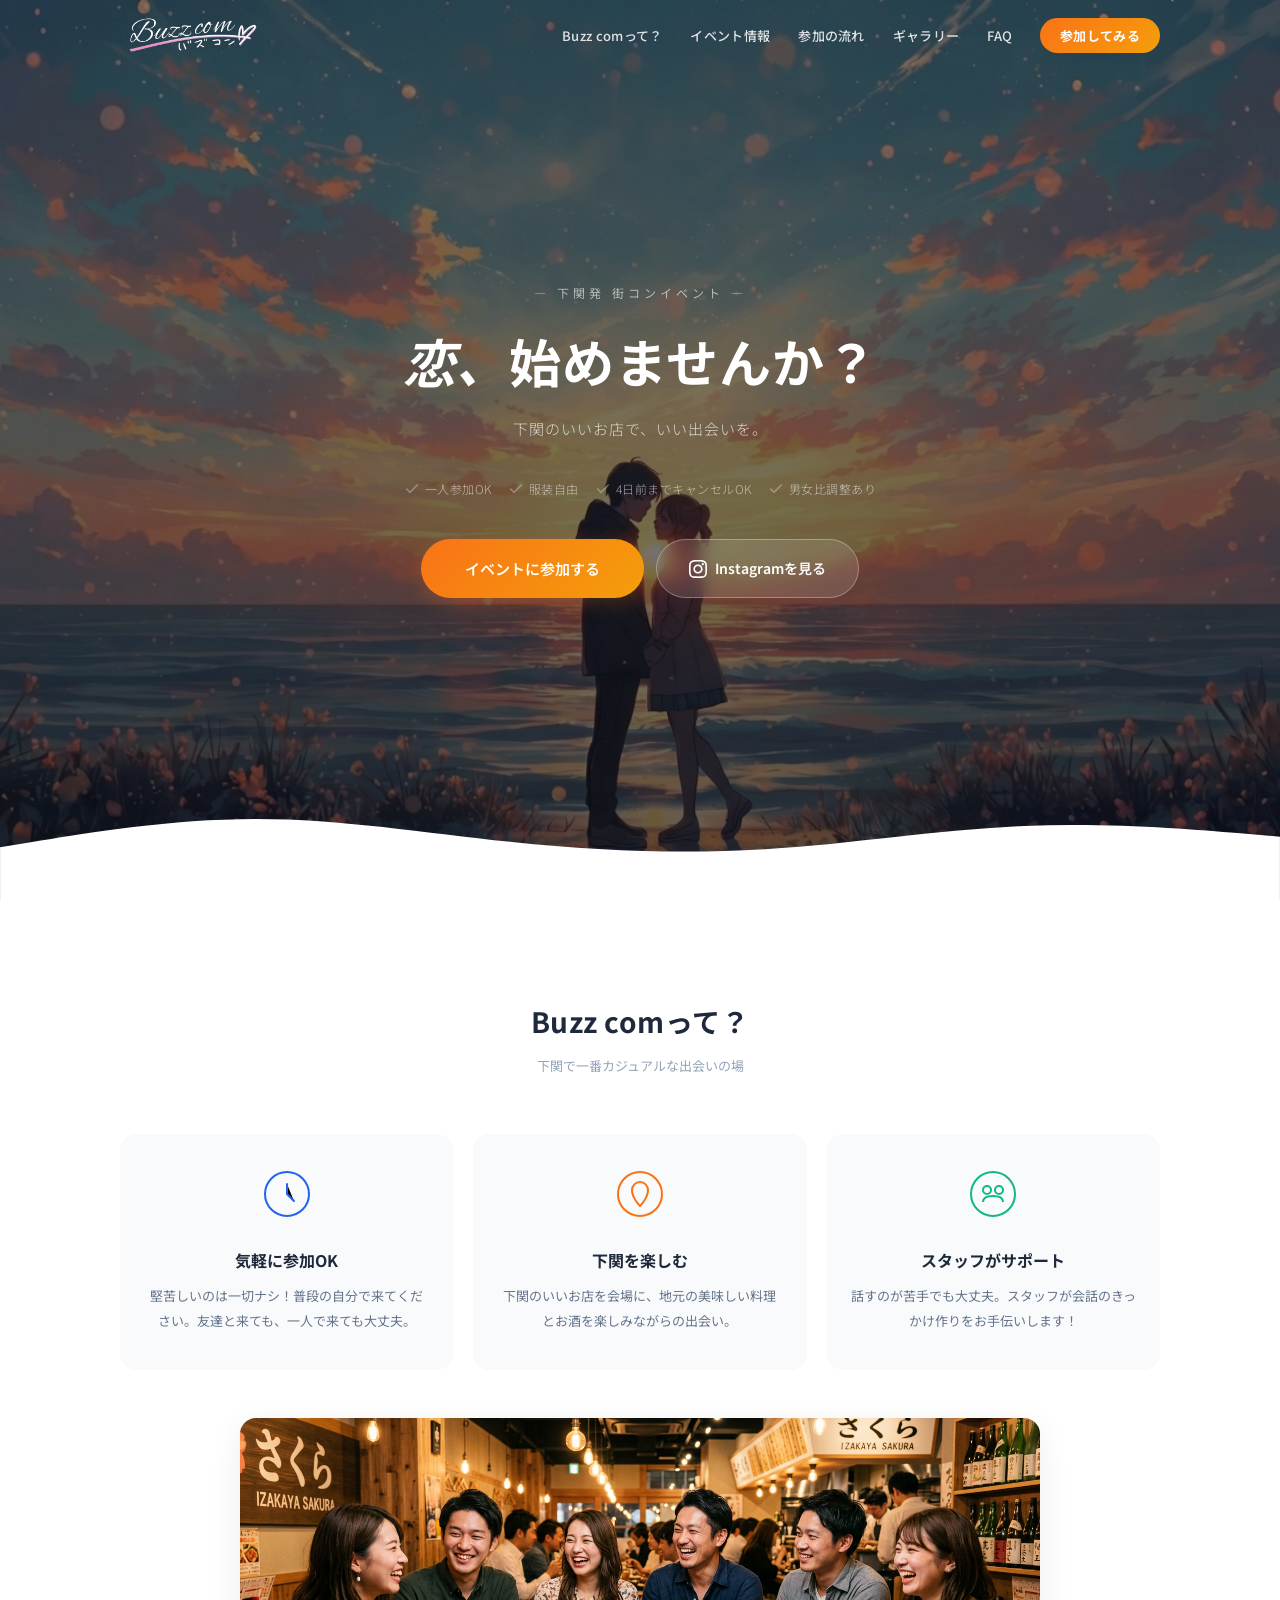
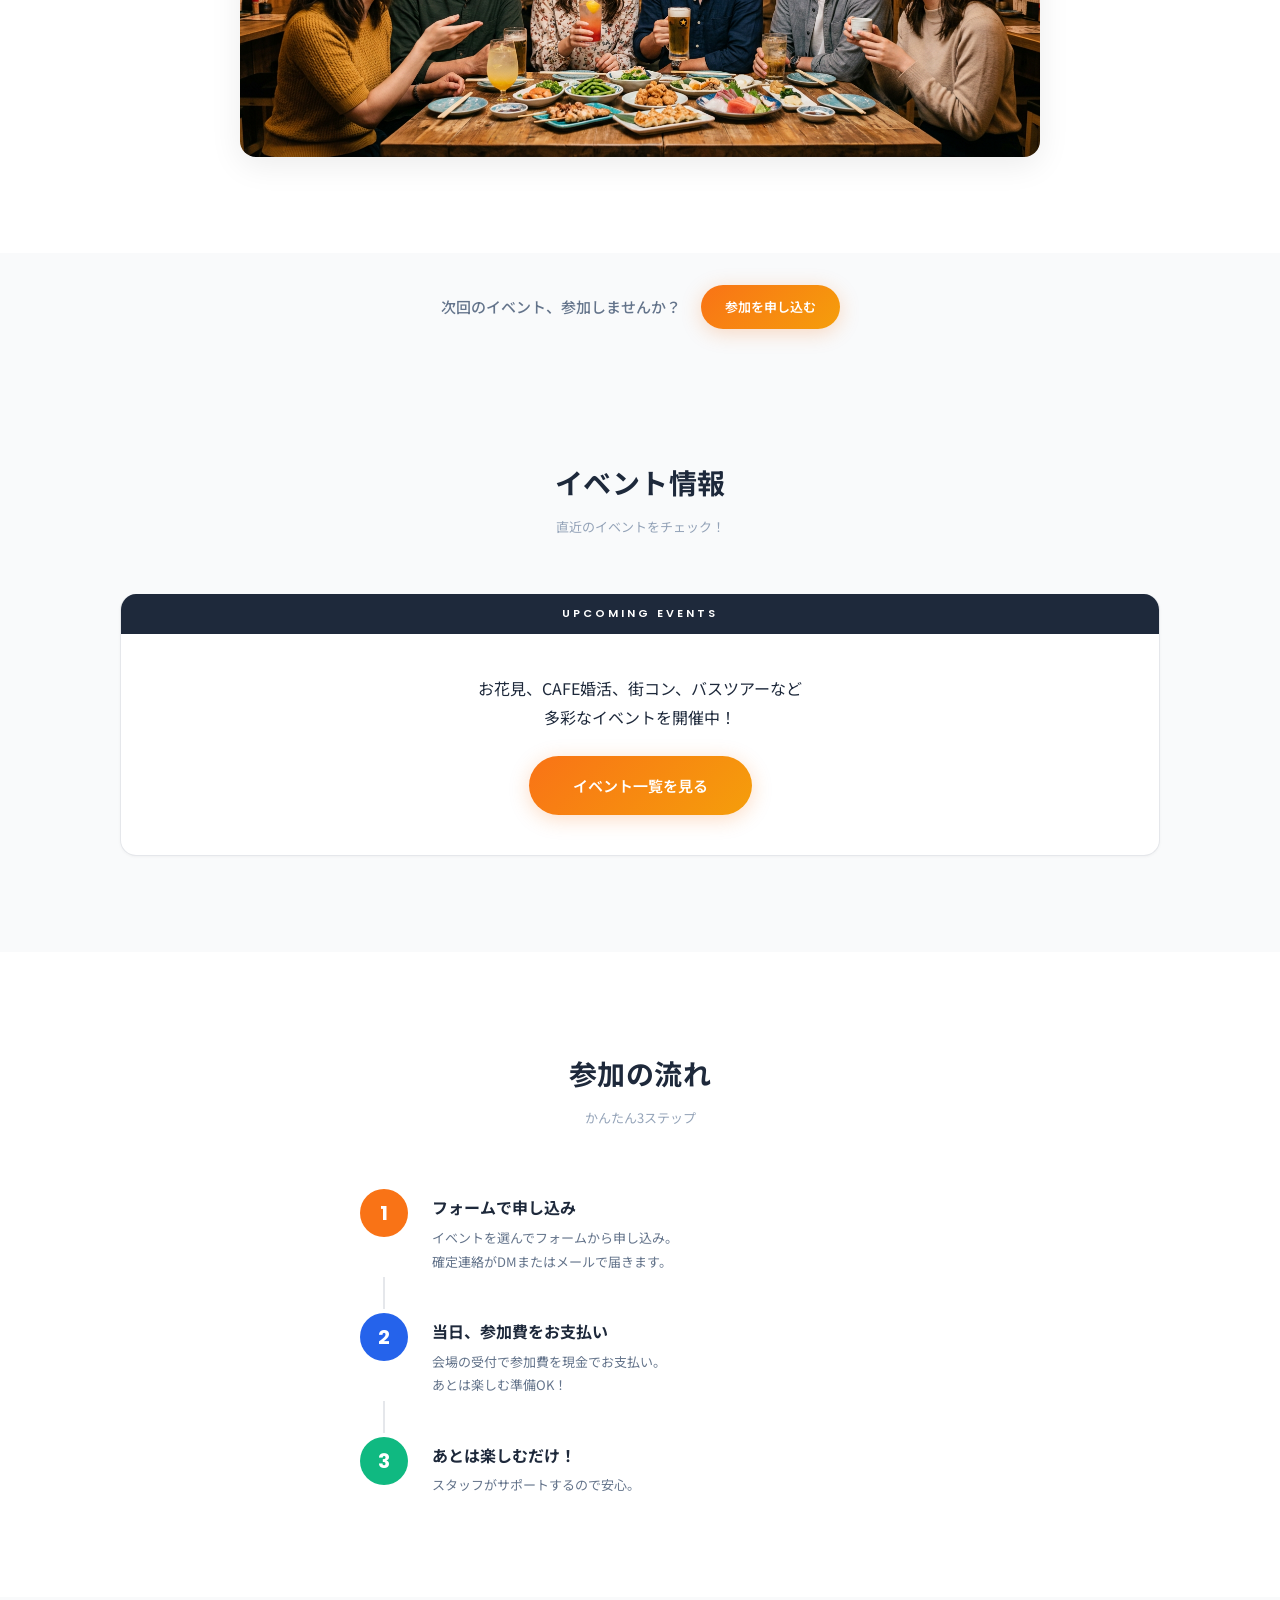
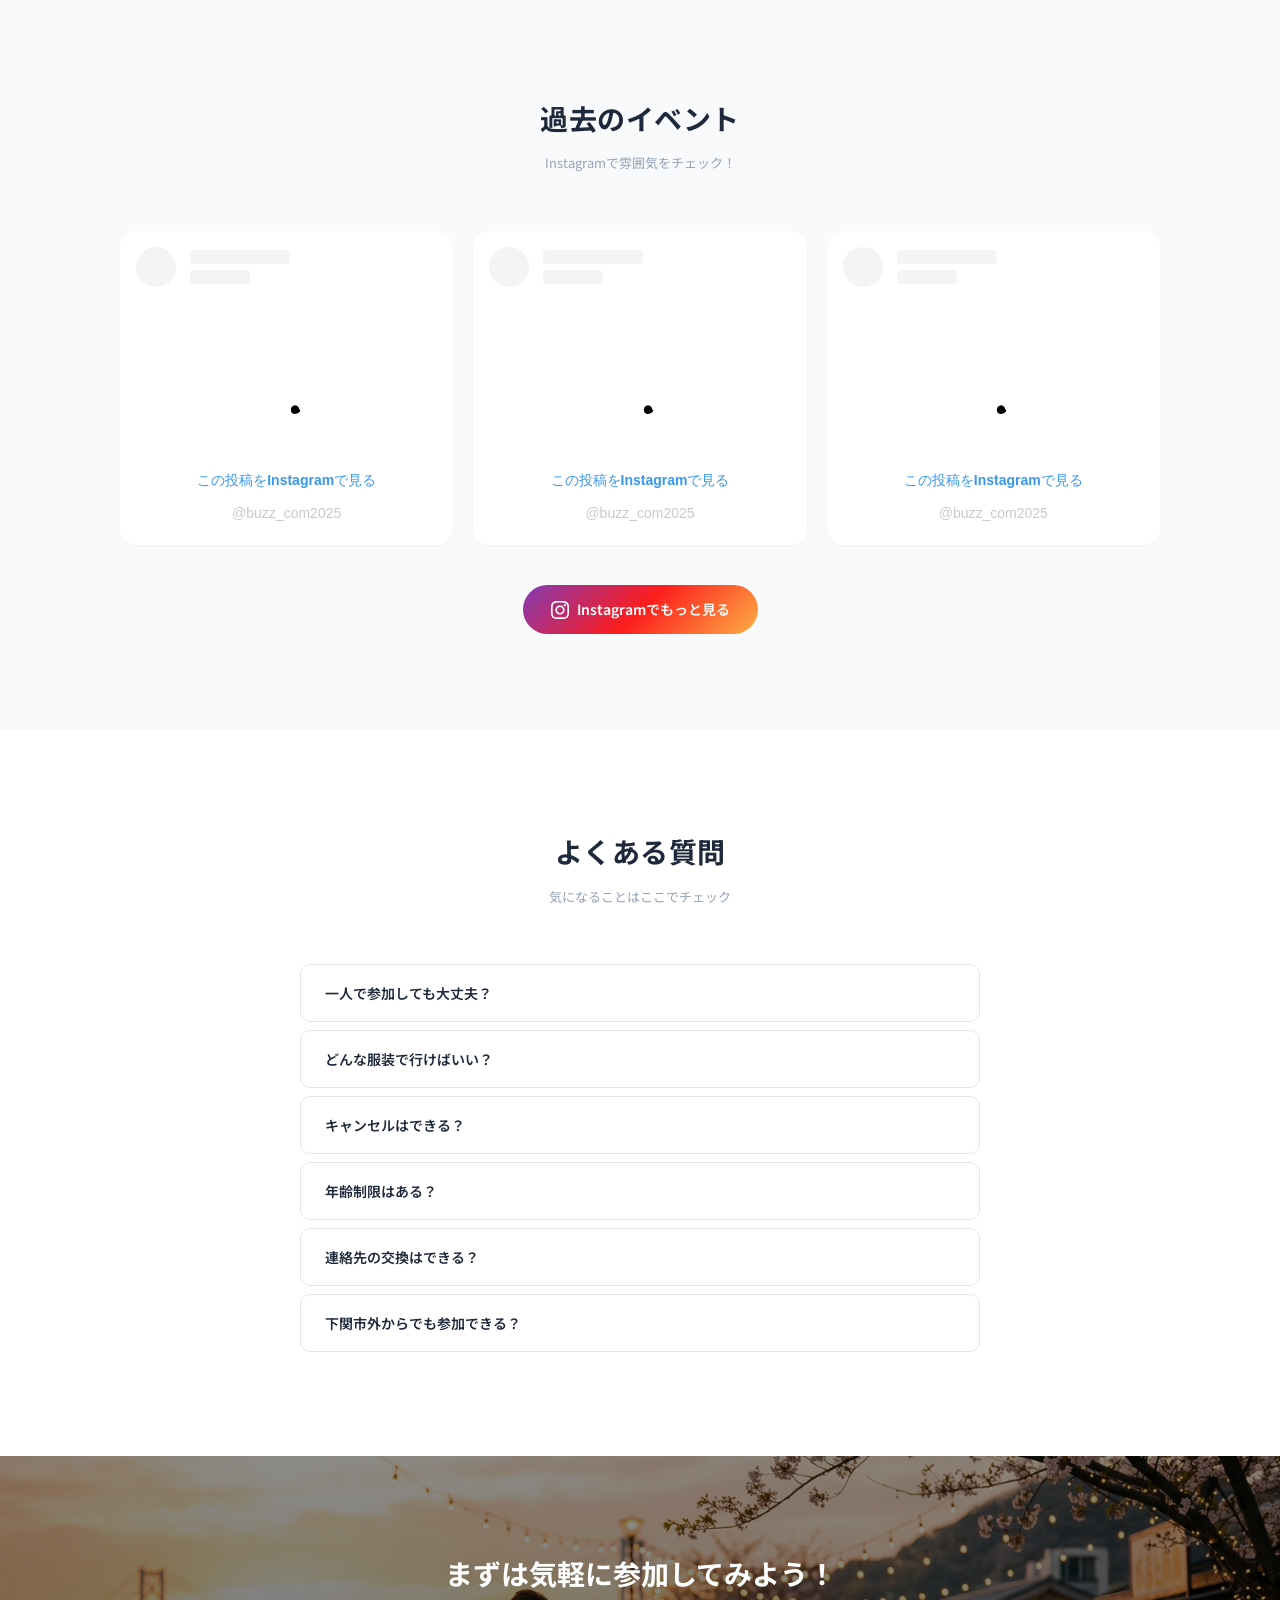
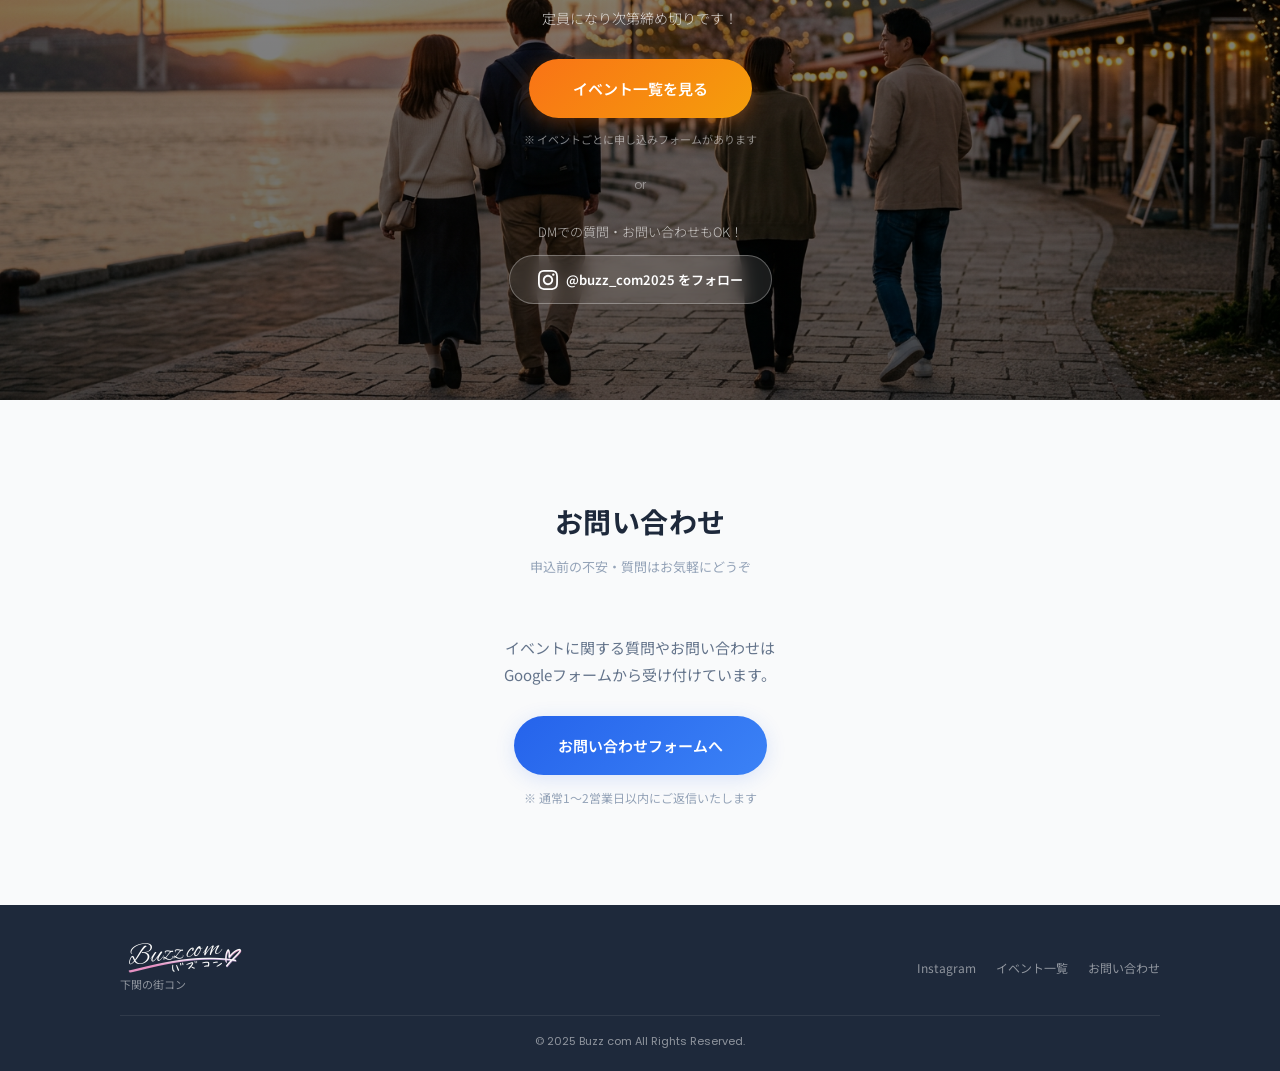
==== index.html @ 2fd15b2f "デザイン全面リニューアル: クリーン&ミニマル路線に変更 - 白ベース統一、青/クリーム背景廃止 - ロゴを手書き風画像に差替、ヒーロー写真変更 - 参加の流れを3ステップに簡略化 - イベント一覧を" ====
<!DOCTYPE html>
<html lang="ja">
<head>
    <meta charset="UTF-8">
    <meta name="viewport" content="width=device-width, initial-scale=1.0">
    <title>Buzz com - 下関の街コン｜出会いを楽しもう！</title>
    <meta name="description" content="山口県下関市で開催する街コン「Buzz com」。初めてでも安心、気軽に参加できる出会いイベント！">
    <!-- OGP -->
    <meta property="og:title" content="Buzz com - 下関の街コン｜出会いを楽しもう！">
    <meta property="og:description" content="山口県下関市で開催するカジュアルな出会いイベント。初めてでも一人でも安心！">
    <meta property="og:image" content="images/ogp.png">
    <meta property="og:type" content="website">
    <meta name="twitter:card" content="summary_large_image">
    <meta name="twitter:title" content="Buzz com - 下関の街コン">
    <meta name="twitter:image" content="images/ogp.png">
    <link rel="preconnect" href="https://fonts.googleapis.com">
    <link rel="preconnect" href="https://fonts.gstatic.com" crossorigin>
    <link href="https://fonts.googleapis.com/css2?family=Noto+Sans+JP:wght@400;500;700;900&family=Poppins:wght@400;600;700;800&display=swap" rel="stylesheet">
    <link rel="stylesheet" href="style.css">
</head>
<body>

    <!-- ナビゲーション -->
    <nav class="navbar" id="navbar">
        <div class="nav-inner">
            <a href="#" class="nav-logo"><img src="images/logo.png" alt="Buzz com" class="nav-logo-white"><img src="images/logo-dark.png" alt="Buzz com" class="nav-logo-dark"></a>
            <button class="nav-toggle" id="navToggle" aria-label="メニュー">
                <span></span><span></span><span></span>
            </button>
            <ul class="nav-menu" id="navMenu">
                <li><a href="#about">Buzz comって？</a></li>
                <li><a href="events.html">イベント情報</a></li>
                <li><a href="#flow">参加の流れ</a></li>
                <li><a href="#gallery">ギャラリー</a></li>
                <li><a href="#faq">FAQ</a></li>
                <li><a href="events.html" class="nav-cta">参加してみる</a></li>
            </ul>
        </div>
    </nav>

    <!-- ヒーローセクション -->
    <section class="hero" id="hero">
        <div class="hero-bg"></div>
        <div class="hero-content">
            <p class="hero-label">— 下関発 街コンイベント —</p>
            <h1 class="hero-title"><span class="hero-title-accent">恋、</span>始めませんか？</h1>
            <p class="hero-desc">下関のいいお店で、いい出会いを。</p>

            <!-- 不安解消ピル -->
            <div class="hero-reassurance">
                <span class="reassurance-pill">
                    <svg width="16" height="16" viewBox="0 0 24 24" fill="none" stroke="currentColor" stroke-width="2.5" stroke-linecap="round"><path d="M20 6L9 17l-5-5"/></svg>
                    一人参加OK
                </span>
                <span class="reassurance-pill">
                    <svg width="16" height="16" viewBox="0 0 24 24" fill="none" stroke="currentColor" stroke-width="2.5" stroke-linecap="round"><path d="M20 6L9 17l-5-5"/></svg>
                    服装自由
                </span>
                <span class="reassurance-pill">
                    <svg width="16" height="16" viewBox="0 0 24 24" fill="none" stroke="currentColor" stroke-width="2.5" stroke-linecap="round"><path d="M20 6L9 17l-5-5"/></svg>
                    4日前までキャンセルOK
                </span>
                <span class="reassurance-pill">
                    <svg width="16" height="16" viewBox="0 0 24 24" fill="none" stroke="currentColor" stroke-width="2.5" stroke-linecap="round"><path d="M20 6L9 17l-5-5"/></svg>
                    男女比調整あり
                </span>
            </div>

            <div class="hero-buttons">
                <a href="events.html" class="btn btn-primary btn-large">イベントに参加する</a>
                <a href="https://www.instagram.com/buzz_com2025/" target="_blank" rel="noopener noreferrer" class="btn btn-white">
                    <svg viewBox="0 0 24 24" width="18" height="18" fill="currentColor"><path d="M12 2.163c3.204 0 3.584.012 4.85.07 3.252.148 4.771 1.691 4.919 4.919.058 1.265.069 1.645.069 4.849 0 3.205-.012 3.584-.069 4.849-.149 3.225-1.664 4.771-4.919 4.919-1.266.058-1.644.07-4.85.07-3.204 0-3.584-.012-4.849-.07-3.26-.149-4.771-1.699-4.919-4.92-.058-1.265-.07-1.644-.07-4.849 0-3.204.013-3.583.07-4.849.149-3.227 1.664-4.771 4.919-4.919 1.266-.057 1.645-.069 4.849-.069zm0-2.163c-3.259 0-3.667.014-4.947.072-4.358.2-6.78 2.618-6.98 6.98-.059 1.281-.073 1.689-.073 4.948 0 3.259.014 3.668.072 4.948.2 4.358 2.618 6.78 6.98 6.98 1.281.058 1.689.072 4.948.072 3.259 0 3.668-.014 4.948-.072 4.354-.2 6.782-2.618 6.979-6.98.059-1.28.073-1.689.073-4.948 0-3.259-.014-3.667-.072-4.947-.196-4.354-2.617-6.78-6.979-6.98-1.281-.059-1.69-.073-4.949-.073zm0 5.838c-3.403 0-6.162 2.759-6.162 6.162s2.759 6.163 6.162 6.163 6.162-2.759 6.162-6.163c0-3.403-2.759-6.162-6.162-6.162zm0 10.162c-2.209 0-4-1.79-4-4 0-2.209 1.791-4 4-4s4 1.791 4 4c0 2.21-1.791 4-4 4zm6.406-11.845c-.796 0-1.441.645-1.441 1.44s.645 1.44 1.441 1.44c.795 0 1.439-.645 1.439-1.44s-.644-1.44-1.439-1.44z"/></svg>
                    Instagramを見る
                </a>
            </div>
        </div>
        <div class="hero-wave">
            <svg viewBox="0 0 1440 120" fill="none" xmlns="http://www.w3.org/2000/svg">
                <path d="M0 60L48 52C96 44 192 28 288 28C384 28 480 44 576 54C672 64 768 68 864 62C960 56 1056 40 1152 36C1248 32 1344 40 1392 44L1440 48V120H1392C1344 120 1248 120 1152 120C1056 120 960 120 864 120C768 120 672 120 576 120C480 120 384 120 288 120C192 120 96 120 48 120H0V60Z" fill="white"/>
            </svg>
        </div>
    </section>

    <!-- Buzz comって？ -->
    <section class="section about" id="about">
        <div class="container">
            <div class="section-header">
                <h2 class="section-title">Buzz comって？</h2>
                <p class="section-sub">下関で一番カジュアルな出会いの場</p>
            </div>
            <div class="about-grid">
                <div class="about-card">
                    <div class="about-icon">
                        <svg viewBox="0 0 48 48" width="48" height="48"><circle cx="24" cy="24" r="22" fill="none" stroke="currentColor" stroke-width="2"/><path d="M24 14v10l7 7" stroke="currentColor" stroke-width="2" stroke-linecap="round"/></svg>
                    </div>
                    <h3>気軽に参加OK</h3>
                    <p>堅苦しいのは一切ナシ！普段の自分で来てください。友達と来ても、一人で来ても大丈夫。</p>
                </div>
                <div class="about-card">
                    <div class="about-icon">
                        <svg viewBox="0 0 48 48" width="48" height="48"><circle cx="24" cy="24" r="22" fill="none" stroke="currentColor" stroke-width="2"/><path d="M16 20c0-4.4 3.6-8 8-8s8 3.6 8 8c0 8-8 16-8 16s-8-8-8-16z" stroke="currentColor" stroke-width="2" fill="none"/></svg>
                    </div>
                    <h3>下関を楽しむ</h3>
                    <p>下関のいいお店を会場に、地元の美味しい料理とお酒を楽しみながらの出会い。</p>
                </div>
                <div class="about-card">
                    <div class="about-icon">
                        <svg viewBox="0 0 48 48" width="48" height="48"><circle cx="24" cy="24" r="22" fill="none" stroke="currentColor" stroke-width="2"/><circle cx="18" cy="20" r="4" stroke="currentColor" stroke-width="2" fill="none"/><circle cx="30" cy="20" r="4" stroke="currentColor" stroke-width="2" fill="none"/><path d="M14 32c0-4 4-6 10-6s10 2 10 6" stroke="currentColor" stroke-width="2" fill="none"/></svg>
                    </div>
                    <h3>スタッフがサポート</h3>
                    <p>話すのが苦手でも大丈夫。スタッフが会話のきっかけ作りをお手伝いします！</p>
                </div>
            </div>
            <div class="about-message">
                <img src="images/about-photo.png" alt="Buzz comのイベント風景 - みんなで楽しく食事をしている様子" class="about-photo" loading="lazy">
            </div>
        </div>
    </section>

    <!-- 中間CTA① -->
    <div class="mid-cta">
        <div class="container">
            <div class="mid-cta-inner">
                <span class="mid-cta-text">次回のイベント、参加しませんか？</span>
                <a href="events.html" class="btn btn-primary">参加を申し込む</a>
            </div>
        </div>
    </div>

    <!-- イベント情報 -->
    <section class="section event" id="event">
        <div class="container">
            <div class="section-header">
                <h2 class="section-title">イベント情報</h2>
                <p class="section-sub">直近のイベントをチェック！</p>
            </div>
            <div class="event-card">
                <div class="event-label">UPCOMING EVENTS</div>
                <div class="event-body" style="flex-direction: column; gap: 24px;">
                    <p style="font-size: 16px; color: var(--color-text); text-align: center; line-height: 1.8;">お花見、CAFE婚活、街コン、バスツアーなど<br>多彩なイベントを開催中！</p>
                    <div style="text-align: center;">
                        <a href="events.html" class="btn btn-primary btn-large">イベント一覧を見る</a>
                    </div>
                </div>
            </div>
        </div>
    </section>

    <!-- 参加の流れ -->
    <section class="section flow" id="flow">
        <div class="container">
            <div class="section-header">
                <h2 class="section-title">参加の流れ</h2>
                <p class="section-sub">かんたん3ステップ</p>
            </div>
            <div class="flow-steps-3">
                <div class="flow-step-3">
                    <div class="flow-step-num">1</div>
                    <div class="flow-step-body">
                        <h3>フォームで申し込み</h3>
                        <p>イベントを選んでフォームから申し込み。<br>確定連絡がDMまたはメールで届きます。</p>
                    </div>
                </div>
                <div class="flow-step-line"></div>
                <div class="flow-step-3">
                    <div class="flow-step-num">2</div>
                    <div class="flow-step-body">
                        <h3>当日、参加費をお支払い</h3>
                        <p>会場の受付で参加費を現金でお支払い。<br>あとは楽しむ準備OK！</p>
                    </div>
                </div>
                <div class="flow-step-line"></div>
                <div class="flow-step-3">
                    <div class="flow-step-num">3</div>
                    <div class="flow-step-body">
                        <h3>あとは楽しむだけ！</h3>
                        <p>スタッフがサポートするので安心。</p>
                    </div>
                </div>
            </div>
        </div>
    </section>


    <!-- 過去のイベント（Instagram埋め込み） -->
    <section class="section past-events" id="gallery">
        <div class="container">
            <div class="section-header">
                <h2 class="section-title">過去のイベント</h2>
                <p class="section-sub">Instagramで雰囲気をチェック！</p>
            </div>
            <div class="insta-grid">

                <div class="insta-embed-item">
                    <blockquote class="instagram-media" data-instgrm-captioned data-instgrm-permalink="https://www.instagram.com/p/DUu5X1IEoo8/" data-instgrm-version="14" style="background:#FFF; border:0; border-radius:12px; box-shadow:0 0 1px 0 rgba(0,0,0,0.5),0 1px 10px 0 rgba(0,0,0,0.15); margin:0; max-width:540px; min-width:240px; padding:0; width:100%;">
                        <div style="padding:16px;">
                            <a href="https://www.instagram.com/p/DUu5X1IEoo8/" style="background:#FFFFFF; line-height:0; padding:0; text-align:center; text-decoration:none; width:100%;" target="_blank">
                                <div style="display:flex; flex-direction:row; align-items:center;">
                                    <div style="background-color:#F4F4F4; border-radius:50%; flex-grow:0; height:40px; margin-right:14px; width:40px;"></div>
                                    <div style="display:flex; flex-direction:column; flex-grow:1; justify-content:center;">
                                        <div style="background-color:#F4F4F4; border-radius:4px; flex-grow:0; height:14px; margin-bottom:6px; width:100px;"></div>
                                        <div style="background-color:#F4F4F4; border-radius:4px; flex-grow:0; height:14px; width:60px;"></div>
                                    </div>
                                </div>
                                <div style="padding:19% 0;"></div>
                                <div style="display:block; height:50px; margin:0 auto 12px; width:50px;">
                                    <svg width="50px" height="50px" viewBox="0 0 60 60" xmlns="http://www.w3.org/2000/svg"><g fill="none" fill-rule="evenodd"><g transform="translate(-511 -20)" fill="#000"><g><path d="M556.869 30.41c.164.852.028 1.117-.207 1.642l-.158.325-.07.136c-.985 1.89-3.87 3.044-6.085 3.044-1.144 0-2.11-.268-2.884-.794a3.987 3.987 0 01-.618-.533c-.175-.186-.33-.396-.467-.623a4.485 4.485 0 01-.345-.72 5.052 5.052 0 01-.236-.774 5.79 5.79 0 01-.109-.644 6.568 6.568 0 01.011-1.373c.04-.327.103-.652.19-.971.088-.32.2-.636.335-.94a5.17 5.17 0 01.473-.863 4.48 4.48 0 01.599-.741 3.94 3.94 0 01.715-.59c.258-.175.535-.32.825-.433a3.95 3.95 0 011.59-.338c1.737 0 3.252.866 4.272 2.248.427.58.705 1.133.845 1.673.064.247.096.486.096.713 0 .197-.019.39-.056.576l-.013.065z"></path></g></g></g></svg>
                                </div>
                                <div style="padding-top:8px;">
                                    <div style="color:#3897f0; font-family:Arial,sans-serif; font-size:14px; font-style:normal; font-weight:550; line-height:18px;">この投稿をInstagramで見る</div>
                                </div>
                            </a>
                            <p style="color:#c9c8cd; font-family:Arial,sans-serif; font-size:14px; line-height:17px; margin-bottom:0; margin-top:8px; overflow:hidden; padding:8px 0 7px; text-align:center; white-space:nowrap;">
                                <a href="https://www.instagram.com/buzz_com2025/" style="color:#c9c8cd; font-family:Arial,sans-serif; font-size:14px; font-style:normal; font-weight:normal; line-height:17px;" target="_blank">@buzz_com2025</a>
                            </p>
                        </div>
                    </blockquote>
                </div>

                <div class="insta-embed-item">
                    <blockquote class="instagram-media" data-instgrm-captioned data-instgrm-permalink="https://www.instagram.com/p/DVa15bwkpzt/" data-instgrm-version="14" style="background:#FFF; border:0; border-radius:12px; box-shadow:0 0 1px 0 rgba(0,0,0,0.5),0 1px 10px 0 rgba(0,0,0,0.15); margin:0; max-width:540px; min-width:240px; padding:0; width:100%;">
                        <div style="padding:16px;">
                            <a href="https://www.instagram.com/p/DVa15bwkpzt/" style="background:#FFFFFF; line-height:0; padding:0; text-align:center; text-decoration:none; width:100%;" target="_blank">
                                <div style="display:flex; flex-direction:row; align-items:center;">
                                    <div style="background-color:#F4F4F4; border-radius:50%; flex-grow:0; height:40px; margin-right:14px; width:40px;"></div>
                                    <div style="display:flex; flex-direction:column; flex-grow:1; justify-content:center;">
                                        <div style="background-color:#F4F4F4; border-radius:4px; flex-grow:0; height:14px; margin-bottom:6px; width:100px;"></div>
                                        <div style="background-color:#F4F4F4; border-radius:4px; flex-grow:0; height:14px; width:60px;"></div>
                                    </div>
                                </div>
                                <div style="padding:19% 0;"></div>
                                <div style="display:block; height:50px; margin:0 auto 12px; width:50px;">
                                    <svg width="50px" height="50px" viewBox="0 0 60 60" xmlns="http://www.w3.org/2000/svg"><g fill="none" fill-rule="evenodd"><g transform="translate(-511 -20)" fill="#000"><g><path d="M556.869 30.41c.164.852.028 1.117-.207 1.642l-.158.325-.07.136c-.985 1.89-3.87 3.044-6.085 3.044-1.144 0-2.11-.268-2.884-.794a3.987 3.987 0 01-.618-.533c-.175-.186-.33-.396-.467-.623a4.485 4.485 0 01-.345-.72 5.052 5.052 0 01-.236-.774 5.79 5.79 0 01-.109-.644 6.568 6.568 0 01.011-1.373c.04-.327.103-.652.19-.971.088-.32.2-.636.335-.94a5.17 5.17 0 01.473-.863 4.48 4.48 0 01.599-.741 3.94 3.94 0 01.715-.59c.258-.175.535-.32.825-.433a3.95 3.95 0 011.59-.338c1.737 0 3.252.866 4.272 2.248.427.58.705 1.133.845 1.673.064.247.096.486.096.713 0 .197-.019.39-.056.576l-.013.065z"></path></g></g></g></svg>
                                </div>
                                <div style="padding-top:8px;">
                                    <div style="color:#3897f0; font-family:Arial,sans-serif; font-size:14px; font-style:normal; font-weight:550; line-height:18px;">この投稿をInstagramで見る</div>
                                </div>
                            </a>
                            <p style="color:#c9c8cd; font-family:Arial,sans-serif; font-size:14px; line-height:17px; margin-bottom:0; margin-top:8px; overflow:hidden; padding:8px 0 7px; text-align:center; white-space:nowrap;">
                                <a href="https://www.instagram.com/buzz_com2025/" style="color:#c9c8cd; font-family:Arial,sans-serif; font-size:14px; font-style:normal; font-weight:normal; line-height:17px;" target="_blank">@buzz_com2025</a>
                            </p>
                        </div>
                    </blockquote>
                </div>

                <div class="insta-embed-item">
                    <blockquote class="instagram-media" data-instgrm-captioned data-instgrm-permalink="https://www.instagram.com/p/DVa5ERYEugW/" data-instgrm-version="14" style="background:#FFF; border:0; border-radius:12px; box-shadow:0 0 1px 0 rgba(0,0,0,0.5),0 1px 10px 0 rgba(0,0,0,0.15); margin:0; max-width:540px; min-width:240px; padding:0; width:100%;">
                        <div style="padding:16px;">
                            <a href="https://www.instagram.com/p/DVa5ERYEugW/" style="background:#FFFFFF; line-height:0; padding:0; text-align:center; text-decoration:none; width:100%;" target="_blank">
                                <div style="display:flex; flex-direction:row; align-items:center;">
                                    <div style="background-color:#F4F4F4; border-radius:50%; flex-grow:0; height:40px; margin-right:14px; width:40px;"></div>
                                    <div style="display:flex; flex-direction:column; flex-grow:1; justify-content:center;">
                                        <div style="background-color:#F4F4F4; border-radius:4px; flex-grow:0; height:14px; margin-bottom:6px; width:100px;"></div>
                                        <div style="background-color:#F4F4F4; border-radius:4px; flex-grow:0; height:14px; width:60px;"></div>
                                    </div>
                                </div>
                                <div style="padding:19% 0;"></div>
                                <div style="display:block; height:50px; margin:0 auto 12px; width:50px;">
                                    <svg width="50px" height="50px" viewBox="0 0 60 60" xmlns="http://www.w3.org/2000/svg"><g fill="none" fill-rule="evenodd"><g transform="translate(-511 -20)" fill="#000"><g><path d="M556.869 30.41c.164.852.028 1.117-.207 1.642l-.158.325-.07.136c-.985 1.89-3.87 3.044-6.085 3.044-1.144 0-2.11-.268-2.884-.794a3.987 3.987 0 01-.618-.533c-.175-.186-.33-.396-.467-.623a4.485 4.485 0 01-.345-.72 5.052 5.052 0 01-.236-.774 5.79 5.79 0 01-.109-.644 6.568 6.568 0 01.011-1.373c.04-.327.103-.652.19-.971.088-.32.2-.636.335-.94a5.17 5.17 0 01.473-.863 4.48 4.48 0 01.599-.741 3.94 3.94 0 01.715-.59c.258-.175.535-.32.825-.433a3.95 3.95 0 011.59-.338c1.737 0 3.252.866 4.272 2.248.427.58.705 1.133.845 1.673.064.247.096.486.096.713 0 .197-.019.39-.056.576l-.013.065z"></path></g></g></g></svg>
                                </div>
                                <div style="padding-top:8px;">
                                    <div style="color:#3897f0; font-family:Arial,sans-serif; font-size:14px; font-style:normal; font-weight:550; line-height:18px;">この投稿をInstagramで見る</div>
                                </div>
                            </a>
                            <p style="color:#c9c8cd; font-family:Arial,sans-serif; font-size:14px; line-height:17px; margin-bottom:0; margin-top:8px; overflow:hidden; padding:8px 0 7px; text-align:center; white-space:nowrap;">
                                <a href="https://www.instagram.com/buzz_com2025/" style="color:#c9c8cd; font-family:Arial,sans-serif; font-size:14px; font-style:normal; font-weight:normal; line-height:17px;" target="_blank">@buzz_com2025</a>
                            </p>
                        </div>
                    </blockquote>
                </div>

            </div>
            <div class="insta-more">
                <a href="https://www.instagram.com/buzz_com2025/" target="_blank" rel="noopener noreferrer" class="btn btn-instagram">
                    <svg viewBox="0 0 24 24" width="18" height="18" fill="currentColor"><path d="M12 2.163c3.204 0 3.584.012 4.85.07 3.252.148 4.771 1.691 4.919 4.919.058 1.265.069 1.645.069 4.849 0 3.205-.012 3.584-.069 4.849-.149 3.225-1.664 4.771-4.919 4.919-1.266.058-1.644.07-4.85.07-3.204 0-3.584-.012-4.849-.07-3.26-.149-4.771-1.699-4.919-4.92-.058-1.265-.07-1.644-.07-4.849 0-3.204.013-3.583.07-4.849.149-3.227 1.664-4.771 4.919-4.919 1.266-.057 1.645-.069 4.849-.069zm0-2.163c-3.259 0-3.667.014-4.947.072-4.358.2-6.78 2.618-6.98 6.98-.059 1.281-.073 1.689-.073 4.948 0 3.259.014 3.668.072 4.948.2 4.358 2.618 6.78 6.98 6.98 1.281.058 1.689.072 4.948.072 3.259 0 3.668-.014 4.948-.072 4.354-.2 6.782-2.618 6.979-6.98.059-1.28.073-1.689.073-4.948 0-3.259-.014-3.667-.072-4.947-.196-4.354-2.617-6.78-6.979-6.98-1.281-.059-1.69-.073-4.949-.073zm0 5.838c-3.403 0-6.162 2.759-6.162 6.162s2.759 6.163 6.162 6.163 6.162-2.759 6.162-6.163c0-3.403-2.759-6.162-6.162-6.162zm0 10.162c-2.209 0-4-1.79-4-4 0-2.209 1.791-4 4-4s4 1.791 4 4c0 2.21-1.791 4-4 4zm6.406-11.845c-.796 0-1.441.645-1.441 1.44s.645 1.44 1.441 1.44c.795 0 1.439-.645 1.439-1.44s-.644-1.44-1.439-1.44z"/></svg>
                    Instagramでもっと見る
                </a>
            </div>
        </div>
    </section>


    <!-- FAQ -->
    <section class="section faq" id="faq">
        <div class="container">
            <div class="section-header">
                <h2 class="section-title">よくある質問</h2>
                <p class="section-sub">気になることはここでチェック</p>
            </div>
            <div class="faq-list">
                <div class="faq-item">
                    <button class="faq-question">
                        <span>一人で参加しても大丈夫？</span>
                        <span class="faq-icon"></span>
                    </button>
                    <div class="faq-answer">
                        <p>もちろん！むしろ参加者の約7割が一人参加です。スタッフがしっかりサポートするので安心してください。</p>
                    </div>
                </div>
                <div class="faq-item">
                    <button class="faq-question">
                        <span>どんな服装で行けばいい？</span>
                        <span class="faq-icon"></span>
                    </button>
                    <div class="faq-answer">
                        <p>普段のおしゃれ着でOK！デートに行くくらいの感じで来てもらえたらバッチリです。</p>
                    </div>
                </div>
                <div class="faq-item">
                    <button class="faq-question">
                        <span>キャンセルはできる？</span>
                        <span class="faq-icon"></span>
                    </button>
                    <div class="faq-answer">
                        <p>開催日の4日前までならキャンセルOKです。それ以降はキャンセル料がかかる場合があるので、お早めにご連絡ください。</p>
                    </div>
                </div>
                <div class="faq-item">
                    <button class="faq-question">
                        <span>年齢制限はある？</span>
                        <span class="faq-icon"></span>
                    </button>
                    <div class="faq-answer">
                        <p>イベントごとに対象年齢を設定しています。基本的には20代〜30代が中心ですが、詳しくはイベント情報をチェックしてください。</p>
                    </div>
                </div>
                <div class="faq-item">
                    <button class="faq-question">
                        <span>連絡先の交換はできる？</span>
                        <span class="faq-icon"></span>
                    </button>
                    <div class="faq-answer">
                        <p>もちろん！イベント中に自由に交換できます。マッチングタイムもあるので、気になる人にアプローチするチャンスもありますよ。</p>
                    </div>
                </div>
                <div class="faq-item">
                    <button class="faq-question">
                        <span>下関市外からでも参加できる？</span>
                        <span class="faq-icon"></span>
                    </button>
                    <div class="faq-answer">
                        <p>もちろん大歓迎！北九州や山口市など、周辺エリアからの参加者もたくさんいます。</p>
                    </div>
                </div>
            </div>
        </div>
    </section>

    <!-- 申込セクション -->
    <section class="section entry" id="entry">
        <div class="entry-bg"></div>
        <div class="container">
            <div class="entry-inner">
                <h2 class="entry-title">まずは気軽に<br class="sp-only">参加してみよう！</h2>
                <p class="entry-desc">定員になり次第締め切りです！</p>
                <a href="events.html" class="btn btn-primary btn-large">
                    イベント一覧を見る
                </a>
                <p class="entry-note">※ イベントごとに申し込みフォームがあります</p>

                <div class="entry-or">or</div>

                <p class="entry-sns-text">DMでの質問・お問い合わせもOK！</p>
                <a href="https://www.instagram.com/buzz_com2025/" target="_blank" rel="noopener noreferrer" class="btn btn-instagram">
                    <svg viewBox="0 0 24 24" width="20" height="20" fill="currentColor"><path d="M12 2.163c3.204 0 3.584.012 4.85.07 3.252.148 4.771 1.691 4.919 4.919.058 1.265.069 1.645.069 4.849 0 3.205-.012 3.584-.069 4.849-.149 3.225-1.664 4.771-4.919 4.919-1.266.058-1.644.07-4.85.07-3.204 0-3.584-.012-4.849-.07-3.26-.149-4.771-1.699-4.919-4.92-.058-1.265-.07-1.644-.07-4.849 0-3.204.013-3.583.07-4.849.149-3.227 1.664-4.771 4.919-4.919 1.266-.057 1.645-.069 4.849-.069zm0-2.163c-3.259 0-3.667.014-4.947.072-4.358.2-6.78 2.618-6.98 6.98-.059 1.281-.073 1.689-.073 4.948 0 3.259.014 3.668.072 4.948.2 4.358 2.618 6.78 6.98 6.98 1.281.058 1.689.072 4.948.072 3.259 0 3.668-.014 4.948-.072 4.354-.2 6.782-2.618 6.979-6.98.059-1.28.073-1.689.073-4.948 0-3.259-.014-3.667-.072-4.947-.196-4.354-2.617-6.78-6.979-6.98-1.281-.059-1.69-.073-4.949-.073zm0 5.838c-3.403 0-6.162 2.759-6.162 6.162s2.759 6.163 6.162 6.163 6.162-2.759 6.162-6.163c0-3.403-2.759-6.162-6.162-6.162zm0 10.162c-2.209 0-4-1.79-4-4 0-2.209 1.791-4 4-4s4 1.791 4 4c0 2.21-1.791 4-4 4zm6.406-11.845c-.796 0-1.441.645-1.441 1.44s.645 1.44 1.441 1.44c.795 0 1.439-.645 1.439-1.44s-.644-1.44-1.439-1.44z"/></svg>
                    @buzz_com2025 をフォロー
                </a>
            </div>
        </div>
    </section>

    <!-- お問い合わせフォーム -->
    <section class="section contact" id="contact">
        <div class="container">
            <div class="section-header">
                <h2 class="section-title">お問い合わせ</h2>
                <p class="section-sub">申込前の不安・質問はお気軽にどうぞ</p>
            </div>
            <div class="contact-inner" style="text-align: center;">
                <p style="font-size: 15px; color: var(--color-text-light); margin-bottom: 28px; line-height: 1.8;">イベントに関する質問やお問い合わせは<br>Googleフォームから受け付けています。</p>
                <a href="https://docs.google.com/forms/d/14SbXQGxEfjeeMnHt0eTROwdoEBXbNjk3rht6guKrvV4/viewform" target="_blank" class="btn btn-blue btn-large">お問い合わせフォームへ</a>
                <p class="contact-note">※ 通常1〜2営業日以内にご返信いたします</p>
            </div>
        </div>
    </section>

    <!-- フッター -->
    <footer class="footer">
        <div class="container">
            <div class="footer-inner">
                <div class="footer-brand">
                    <img src="images/logo.png" alt="Buzz com" class="footer-logo-img">
                    <p>下関の街コン</p>
                </div>
                <div class="footer-links">
                    <a href="https://www.instagram.com/buzz_com2025/" target="_blank" rel="noopener noreferrer">Instagram</a>
                    <a href="events.html">イベント一覧</a>
                    <a href="https://docs.google.com/forms/d/14SbXQGxEfjeeMnHt0eTROwdoEBXbNjk3rht6guKrvV4/viewform" target="_blank">お問い合わせ</a>
                </div>
            </div>
            <div class="footer-bottom">
                <p>&copy; 2025 Buzz com All Rights Reserved.</p>
            </div>
        </div>
    </footer>

    <!-- 固定CTAボタン（スマホ下部） -->
    <div class="fixed-cta" id="fixedCta">
        <a href="events.html" class="btn btn-primary">イベントに参加する</a>
    </div>

    <script src="script.js"></script>
    <!-- Instagram埋め込み用スクリプト（公式） -->
    <script async defer src="https://www.instagram.com/embed.js"></script>
</body>
</html>
---- style.css ----
/* ============================================
   Buzz com - Clean & Minimal Design
   ============================================ */

*, *::before, *::after {
    margin: 0;
    padding: 0;
    box-sizing: border-box;
}

:root {
    --color-primary: #2563eb;
    --color-primary-light: #3b82f6;
    --color-primary-dark: #1d4ed8;
    --color-secondary: #f97316;
    --color-accent: #f59e0b;
    --color-bg: #ffffff;
    --color-bg-alt: #f9fafb;
    --color-text: #1e293b;
    --color-text-light: #64748b;
    --color-text-muted: #94a3b8;
    --color-border: #e5e7eb;
    --gradient-btn: linear-gradient(135deg, #f97316 0%, #f59e0b 100%);
    --gradient-btn-blue: linear-gradient(135deg, #2563eb 0%, #3b82f6 100%);
    --shadow-sm: 0 1px 3px rgba(0,0,0,0.04);
    --shadow-md: 0 4px 16px rgba(0,0,0,0.06);
    --shadow-lg: 0 8px 32px rgba(0,0,0,0.08);
    --shadow-color: 0 4px 20px rgba(249,115,22,0.25);
    --shadow-blue: 0 4px 20px rgba(37,99,235,0.15);
    --radius: 16px;
    --radius-sm: 10px;
    --radius-full: 9999px;
    --font-en: 'Poppins', sans-serif;
    --font-ja: 'Noto Sans JP', sans-serif;
    --transition: 0.3s ease;
}

html { scroll-behavior: smooth; }

body {
    font-family: var(--font-ja);
    background: var(--color-bg);
    color: var(--color-text);
    line-height: 1.8;
    -webkit-font-smoothing: antialiased;
    overflow-x: hidden;
}

a { color: inherit; text-decoration: none; }
img { max-width: 100%; display: block; }

.container {
    max-width: 1080px;
    margin: 0 auto;
    padding: 0 20px;
}

.sp-only { display: none; }

/* ========== Navigation ========== */
.navbar {
    position: fixed;
    top: 0; left: 0; right: 0;
    z-index: 1000;
    padding: 16px 0;
    transition: var(--transition);
}

.navbar.scrolled {
    background: rgba(255,255,255,0.97);
    backdrop-filter: blur(20px);
    -webkit-backdrop-filter: blur(20px);
    padding: 10px 0;
    box-shadow: 0 1px 0 var(--color-border);
}

.nav-inner {
    max-width: 1080px;
    margin: 0 auto;
    padding: 0 20px;
    display: flex;
    align-items: center;
    justify-content: space-between;
}

.nav-logo {
    display: flex;
    align-items: center;
    transition: var(--transition);
}

.nav-logo img {
    height: 36px;
    width: auto;
}

.nav-logo-white { display: block; }
.nav-logo-dark { display: none; }

.navbar.scrolled .nav-logo-white { display: none; }
.navbar.scrolled .nav-logo-dark { display: block; }

.nav-menu {
    display: flex;
    align-items: center;
    gap: 28px;
    list-style: none;
}

.nav-menu a {
    font-size: 13px;
    font-weight: 500;
    color: rgba(255,255,255,0.85);
    transition: var(--transition);
    letter-spacing: 0.3px;
}

.navbar.scrolled .nav-menu a {
    color: var(--color-text-light);
}

.nav-menu a:hover {
    color: var(--color-secondary);
}

.nav-cta {
    background: var(--gradient-btn) !important;
    color: white !important;
    padding: 8px 20px !important;
    border-radius: var(--radius-full) !important;
    font-weight: 700 !important;
    font-size: 13px !important;
    transition: var(--transition);
}

.navbar.scrolled .nav-cta {
    background: var(--gradient-btn) !important;
    color: white !important;
}

.nav-cta:hover {
    transform: translateY(-2px);
    box-shadow: var(--shadow-color);
}

.nav-toggle {
    display: none;
    background: none;
    border: none;
    cursor: pointer;
    padding: 8px;
    flex-direction: column;
    gap: 5px;
}

.nav-toggle span {
    width: 22px;
    height: 2px;
    background: white;
    border-radius: 2px;
    transition: var(--transition);
}

.navbar.scrolled .nav-toggle span {
    background: var(--color-text);
}

/* ========== Hero ========== */
.hero {
    position: relative;
    min-height: 100vh;
    display: flex;
    align-items: center;
    justify-content: center;
    text-align: center;
    background: url('images/hero-bg.jpg') center center / cover no-repeat;
    overflow: hidden;
    padding: 120px 20px 140px;
}

.hero::before {
    content: '';
    position: absolute;
    top: 0; left: 0; right: 0; bottom: 0;
    background: linear-gradient(to bottom, rgba(0,0,0,0.45) 0%, rgba(0,0,0,0.60) 100%);
    z-index: 1;
}

.hero-bg { display: none; }

.hero-content {
    position: relative;
    z-index: 2;
    max-width: 700px;
}

.hero-badge { display: none; }

.hero-label {
    font-size: 12px;
    font-weight: 400;
    color: rgba(255,255,255,0.6);
    letter-spacing: 4px;
    margin-bottom: 24px;
    text-transform: uppercase;
}

.hero-title {
    font-size: clamp(32px, 7vw, 52px);
    font-weight: 700;
    color: white;
    line-height: 1.3;
    margin-bottom: 20px;
    letter-spacing: 1px;
}

.hero-title-accent {
    font-style: italic;
}

.hero-desc {
    font-size: 15px;
    color: rgba(255,255,255,0.75);
    margin-bottom: 36px;
    line-height: 1.8;
    letter-spacing: 1px;
    font-weight: 300;
}

/* --- Reassurance Pills --- */
.hero-reassurance {
    display: flex;
    flex-wrap: wrap;
    justify-content: center;
    gap: 16px;
    margin-bottom: 40px;
}

.reassurance-pill {
    display: inline-flex;
    align-items: center;
    gap: 5px;
    background: none;
    border: none;
    color: rgba(255,255,255,0.6);
    font-size: 12px;
    font-weight: 300;
    padding: 0;
    letter-spacing: 0.5px;
}

.reassurance-pill svg {
    flex-shrink: 0;
    opacity: 0.5;
}

.hero-buttons {
    display: flex;
    gap: 12px;
    justify-content: center;
    flex-wrap: wrap;
}

.hero-stats { display: none; }

.hero-wave {
    position: absolute;
    bottom: -1px;
    left: 0; right: 0;
    z-index: 3;
    line-height: 0;
}

.hero-wave svg {
    width: 100%;
    height: auto;
}

/* ========== Buttons ========== */
.btn {
    display: inline-flex;
    align-items: center;
    justify-content: center;
    gap: 8px;
    padding: 14px 32px;
    font-family: var(--font-ja);
    font-size: 14px;
    font-weight: 600;
    border: none;
    border-radius: var(--radius-full);
    cursor: pointer;
    transition: var(--transition);
}

.btn-primary {
    background: var(--gradient-btn);
    color: white;
    box-shadow: var(--shadow-color);
}

.btn-primary:hover {
    transform: translateY(-2px);
    box-shadow: 0 8px 28px rgba(249,115,22,0.35);
}

.btn-blue {
    background: var(--gradient-btn-blue);
    color: white;
    box-shadow: var(--shadow-blue);
}

.btn-blue:hover {
    transform: translateY(-2px);
    box-shadow: 0 8px 28px rgba(37,99,235,0.3);
}

.btn-white {
    background: rgba(255,255,255,0.12);
    backdrop-filter: blur(8px);
    color: white;
    border: 1px solid rgba(255,255,255,0.3);
}

.btn-white:hover {
    background: rgba(255,255,255,0.2);
    transform: translateY(-2px);
}

.btn-outline-color {
    background: transparent;
    color: var(--color-primary);
    border: 1.5px solid var(--color-border);
}

.btn-outline-color:hover {
    border-color: var(--color-primary);
    transform: translateY(-2px);
}

.btn-large {
    padding: 16px 44px;
    font-size: 15px;
}

.btn-instagram {
    background: linear-gradient(135deg, #833ab4, #fd1d1d, #fcb045);
    color: white;
    padding: 12px 28px;
}

.btn-instagram:hover {
    transform: translateY(-2px);
    box-shadow: 0 8px 24px rgba(131,58,180,0.25);
}

/* ========== Section Common ========== */
.section {
    padding: 96px 0;
}

.section-header {
    text-align: center;
    margin-bottom: 56px;
}

.section-title {
    font-size: clamp(22px, 4vw, 28px);
    font-weight: 700;
    color: var(--color-text);
    margin-bottom: 8px;
    letter-spacing: 0.5px;
}

.section-title::after { display: none; }

.section-sub {
    font-size: 13px;
    color: var(--color-text-muted);
    font-weight: 400;
}

/* ========== Mid CTA Banner ========== */
.mid-cta {
    background: var(--color-bg-alt);
    padding: 32px 0;
    text-align: center;
}

.mid-cta-inner {
    display: flex;
    align-items: center;
    justify-content: center;
    gap: 20px;
    flex-wrap: wrap;
}

.mid-cta-text {
    font-size: 15px;
    font-weight: 500;
    color: var(--color-text-light);
}

.mid-cta .btn-primary {
    background: var(--gradient-btn);
    color: white;
    box-shadow: var(--shadow-color);
    padding: 10px 24px;
    font-size: 13px;
}

.mid-cta .btn-primary:hover {
    transform: translateY(-2px);
}

/* ========== About ========== */
.about {
    background: var(--color-bg);
}

.about-grid {
    display: grid;
    grid-template-columns: repeat(3, 1fr);
    gap: 20px;
    margin-bottom: 48px;
}

.about-card {
    background: var(--color-bg-alt);
    border-radius: var(--radius);
    padding: 36px 24px;
    text-align: center;
    transition: var(--transition);
    border: none;
    border-left: none;
}

.about-card:hover {
    transform: translateY(-4px);
    box-shadow: var(--shadow-md);
}

.about-icon {
    color: var(--color-text-muted);
    margin-bottom: 20px;
}

.about-card:nth-child(1) .about-icon { color: var(--color-primary); }
.about-card:nth-child(2) .about-icon { color: var(--color-secondary); }
.about-card:nth-child(3) .about-icon { color: #10b981; }

.about-card h3 {
    font-size: 16px;
    font-weight: 700;
    margin-bottom: 10px;
    color: var(--color-text);
}

.about-card p {
    font-size: 13px;
    color: var(--color-text-light);
    line-height: 1.9;
    font-weight: 400;
}

.about-message {
    max-width: 800px;
    margin: 0 auto;
}

.about-photo {
    width: 100%;
    border-radius: var(--radius);
    box-shadow: var(--shadow-lg);
    object-fit: cover;
}

/* ========== Event ========== */
.event {
    background: var(--color-bg-alt);
}

.event-card {
    background: white;
    border-radius: var(--radius);
    box-shadow: var(--shadow-sm);
    overflow: hidden;
    border: 1px solid var(--color-border);
    border-top: none;
}

.event-label {
    background: var(--color-text);
    color: white;
    font-family: var(--font-en);
    font-size: 11px;
    font-weight: 600;
    letter-spacing: 3px;
    text-align: center;
    padding: 10px;
}

.event-body {
    display: flex;
    gap: 40px;
    padding: 40px;
}

.event-date-area { min-width: 180px; }

.event-date-box {
    background: var(--color-bg-alt);
    border-radius: var(--radius-sm);
    padding: 28px 20px;
    text-align: center;
    display: flex;
    flex-direction: column;
    gap: 8px;
}

.event-year {
    font-family: var(--font-en);
    font-size: 14px;
    font-weight: 600;
    color: var(--color-text-muted);
}

.event-coming {
    font-size: 18px;
    font-weight: 700;
    color: var(--color-text);
}

.event-note {
    font-size: 12px;
    color: var(--color-text-muted);
}

.event-info { flex: 1; }

.event-info-row {
    display: flex;
    gap: 16px;
    padding: 14px 0;
    border-bottom: 1px solid var(--color-border);
    align-items: baseline;
}

.info-label {
    font-size: 12px;
    font-weight: 600;
    color: var(--color-text-muted);
    min-width: 60px;
    text-transform: uppercase;
    letter-spacing: 0.5px;
}

.info-value {
    font-size: 14px;
    color: var(--color-text);
    line-height: 1.8;
}

.info-value small {
    color: var(--color-text-muted);
    font-size: 12px;
}

.event-info .btn {
    margin-top: 28px;
    width: 100%;
}

/* ========== Flow ========== */
.flow {
    background: var(--color-bg);
}

.flow-steps-3 {
    max-width: 560px;
    margin: 0 auto;
    display: flex;
    flex-direction: column;
    gap: 0;
}

.flow-step-3 {
    display: flex;
    align-items: flex-start;
    gap: 24px;
    padding: 4px 0;
}

.flow-step-num {
    width: 48px;
    height: 48px;
    border-radius: 50%;
    background: var(--color-text);
    color: white;
    font-family: var(--font-en);
    font-size: 20px;
    font-weight: 700;
    display: flex;
    align-items: center;
    justify-content: center;
    flex-shrink: 0;
}

.flow-step-3:nth-child(1) .flow-step-num { background: var(--color-secondary); }
.flow-step-3:nth-child(3) .flow-step-num { background: var(--color-primary); }
.flow-step-3:nth-child(5) .flow-step-num { background: #10b981; }

.flow-step-body {
    padding-top: 4px;
}

.flow-step-body h3 {
    font-size: 16px;
    font-weight: 700;
    color: var(--color-text);
    margin-bottom: 4px;
}

.flow-step-body p {
    font-size: 13px;
    color: var(--color-text-light);
    line-height: 1.8;
    font-weight: 400;
}

.flow-step-line {
    width: 2px;
    height: 32px;
    background: var(--color-border);
    margin-left: 23px;
}

/* ========== Past Events (Instagram Embed) ========== */
.past-events {
    background: var(--color-bg-alt);
}

.insta-grid {
    display: grid;
    grid-template-columns: repeat(3, 1fr);
    gap: 20px;
    margin-bottom: 40px;
}

.insta-embed-item { min-width: 0; }

.insta-embed-item iframe {
    border-radius: var(--radius) !important;
    box-shadow: var(--shadow-sm) !important;
}

.insta-embed-item .instagram-media {
    margin: 0 !important;
    min-width: 0 !important;
    max-width: 100% !important;
    width: 100% !important;
    border-radius: var(--radius) !important;
    box-shadow: var(--shadow-sm) !important;
}

.insta-more { text-align: center; }

/* ========== Voice (unused but kept) ========== */
.voice { background: var(--color-bg); }
.voice-grid { display: grid; grid-template-columns: repeat(3, 1fr); gap: 24px; }
.voice-card { background: white; border: 1px solid var(--color-border); border-radius: var(--radius); padding: 32px 24px; text-align: center; transition: var(--transition); }
.voice-card:hover { transform: translateY(-4px); box-shadow: var(--shadow-md); }
.voice-emoji { font-size: 40px; margin-bottom: 16px; }
.voice-text { font-size: 14px; line-height: 2; color: var(--color-text); margin-bottom: 20px; }
.voice-author { display: flex; align-items: center; justify-content: center; gap: 8px; font-size: 13px; color: var(--color-text-muted); }
.voice-tag { background: var(--color-bg-alt); color: var(--color-text-light); font-size: 11px; font-weight: 600; padding: 3px 10px; border-radius: var(--radius-full); }

/* ========== FAQ ========== */
.faq {
    background: var(--color-bg);
}

.faq-list {
    max-width: 680px;
    margin: 0 auto;
}

.faq-item {
    background: white;
    border-radius: var(--radius-sm);
    margin-bottom: 8px;
    overflow: hidden;
    border: 1px solid var(--color-border);
    transition: var(--transition);
}

.faq-item.active {
    border-color: var(--color-text-muted);
}

.faq-question {
    width: 100%;
    padding: 18px 24px;
    background: none;
    border: none;
    cursor: pointer;
    display: flex;
    align-items: center;
    justify-content: space-between;
    gap: 16px;
    text-align: left;
    font-family: var(--font-ja);
    font-size: 14px;
    font-weight: 600;
    color: var(--color-text);
    transition: var(--transition);
}

.faq-question:hover {
    color: var(--color-text-light);
}

.faq-icon {
    font-size: 16px;
    color: var(--color-text-muted);
    transition: transform 0.3s ease;
    min-width: 20px;
    text-align: center;
}

.faq-item.active .faq-icon { transform: rotate(180deg); }

.faq-answer {
    max-height: 0;
    overflow: hidden;
    transition: max-height 0.4s ease;
}

.faq-item.active .faq-answer { max-height: 200px; }

.faq-answer p {
    font-size: 13px;
    color: var(--color-text-light);
    line-height: 2;
    padding: 0 24px 18px;
    font-weight: 400;
}

/* ========== Contact ========== */
.contact {
    background: var(--color-bg-alt);
    padding: 96px 0;
}

.contact-inner {
    max-width: 600px;
    margin: 0 auto;
}

.contact-form {
    display: flex;
    flex-direction: column;
    gap: 20px;
}

.form-group {
    display: flex;
    flex-direction: column;
    gap: 6px;
}

.form-group label {
    font-size: 13px;
    font-weight: 600;
    color: var(--color-text);
}

.form-group label .required {
    color: var(--color-secondary);
    font-size: 11px;
    margin-left: 4px;
}

.form-group input,
.form-group textarea {
    font-family: var(--font-ja);
    font-size: 14px;
    padding: 12px 16px;
    border: 1.5px solid var(--color-border);
    border-radius: var(--radius-sm);
    background: white;
    color: var(--color-text);
    transition: var(--transition);
    outline: none;
}

.form-group input:focus,
.form-group textarea:focus {
    border-color: var(--color-primary);
    box-shadow: 0 0 0 3px rgba(37,99,235,0.08);
}

.form-group textarea {
    min-height: 140px;
    resize: vertical;
}

.contact-form .btn {
    align-self: center;
    min-width: 240px;
}

.contact-note {
    text-align: center;
    font-size: 12px;
    color: var(--color-text-muted);
    margin-top: 12px;
}

/* ========== Entry ========== */
.entry {
    position: relative;
    text-align: center;
    padding: 96px 0;
    overflow: hidden;
}

.entry-bg {
    position: absolute;
    top: 0; left: 0; right: 0; bottom: 0;
    background: url('images/cta-bg.png') center center / cover no-repeat;
}

.entry-bg::after {
    content: '';
    position: absolute;
    top: 0; left: 0; right: 0; bottom: 0;
    background: linear-gradient(to bottom, rgba(0,0,0,0.45) 0%, rgba(0,0,0,0.60) 100%);
}

.entry-inner {
    position: relative;
    z-index: 2;
    max-width: 480px;
    margin: 0 auto;
}

.entry-title {
    font-size: clamp(22px, 5vw, 28px);
    font-weight: 700;
    color: white;
    margin-bottom: 12px;
    line-height: 1.5;
}

.entry-desc {
    font-size: 14px;
    color: rgba(255,255,255,0.8);
    margin-bottom: 28px;
    line-height: 1.8;
    font-weight: 300;
}

.entry .btn-primary {
    background: var(--gradient-btn);
    color: white;
    box-shadow: 0 4px 20px rgba(249,115,22,0.35);
}

.entry .btn-primary:hover {
    transform: translateY(-2px);
    box-shadow: 0 8px 28px rgba(249,115,22,0.4);
}

.entry-note {
    font-size: 11px;
    color: rgba(255,255,255,0.5);
    margin-top: 12px;
}

.entry-or {
    font-family: var(--font-en);
    font-size: 12px;
    color: rgba(255,255,255,0.4);
    margin: 24px 0;
}

.entry-sns-text {
    font-size: 13px;
    color: rgba(255,255,255,0.7);
    margin-bottom: 12px;
    font-weight: 300;
}

.entry .btn-instagram {
    background: rgba(255,255,255,0.1);
    backdrop-filter: blur(8px);
    border: 1px solid rgba(255,255,255,0.3);
    color: white;
    font-size: 13px;
}

/* ========== Fixed Mobile CTA ========== */
.fixed-cta { display: none; }

/* ========== Footer ========== */
.footer {
    background: var(--color-text);
    padding: 36px 0 20px;
    color: rgba(255,255,255,0.5);
    position: relative;
}

.footer::before { display: none; }

.footer-inner {
    display: flex;
    align-items: center;
    justify-content: space-between;
    margin-bottom: 20px;
}

.footer-logo {
    font-family: var(--font-en);
    font-size: 24px;
    font-weight: 800;
    color: white;
    letter-spacing: 2px;
}

.footer-logo-img {
    height: 32px;
    width: auto;
}

.footer-brand p {
    font-size: 11px;
    margin-top: 2px;
}

.footer-links {
    display: flex;
    gap: 20px;
}

.footer-links a {
    font-size: 12px;
    transition: var(--transition);
}

.footer-links a:hover { color: white; }

.footer-bottom {
    border-top: 1px solid rgba(255,255,255,0.08);
    padding-top: 16px;
    text-align: center;
}

.footer-bottom p {
    font-family: var(--font-en);
    font-size: 11px;
}

/* ========== Fade-in ========== */
.fade-in {
    opacity: 0;
    transform: translateY(20px);
    transition: opacity 0.6s ease, transform 0.6s ease;
}

.fade-in.visible {
    opacity: 1;
    transform: translateY(0);
}

/* ============================================
   Responsive
   ============================================ */
@media (max-width: 768px) {
    .sp-only { display: inline; }
    .nav-toggle { display: flex; }

    .nav-menu {
        display: none;
        position: fixed;
        top: 0; left: 0; right: 0; bottom: 0;
        background: white;
        flex-direction: column;
        align-items: center;
        justify-content: center;
        gap: 28px;
        z-index: 999;
    }

    .nav-menu.active { display: flex; }

    .nav-menu a {
        font-size: 16px;
        color: var(--color-text) !important;
        font-weight: 600;
    }

    .nav-cta {
        background: var(--gradient-btn) !important;
        color: white !important;
    }

    .hero { padding: 100px 20px 120px; }

    .hero-reassurance { gap: 12px; }

    .section { padding: 64px 0; }
    .section-header { margin-bottom: 36px; }

    .about-grid { grid-template-columns: 1fr; gap: 12px; }
    .about-card { padding: 28px 20px; }

    .event-body { flex-direction: column; gap: 24px; padding: 24px; }
    .event-date-area { min-width: auto; }

    .flow-step-3 { gap: 16px; }
    .flow-step-num { width: 40px; height: 40px; font-size: 18px; }
    .flow-step-line { margin-left: 19px; height: 24px; }

    .insta-grid { grid-template-columns: 1fr; gap: 16px; }
    .voice-grid { grid-template-columns: 1fr; gap: 16px; }

    .mid-cta { padding: 24px 0; }
    .mid-cta-inner { flex-direction: column; gap: 12px; }
    .mid-cta-text { font-size: 14px; }

    .contact { padding: 64px 0; }

    .footer-inner { flex-direction: column; gap: 16px; text-align: center; }

    .fixed-cta {
        display: block;
        position: fixed;
        bottom: 0; left: 0; right: 0;
        z-index: 998;
        background: white;
        padding: 12px 16px;
        box-shadow: 0 -2px 12px rgba(0,0,0,0.06);
        transform: translateY(100%);
        transition: transform 0.3s ease;
    }

    .fixed-cta.visible { transform: translateY(0); }

    .fixed-cta .btn {
        width: 100%;
        padding: 14px;
        font-size: 15px;
    }

    body.has-fixed-cta { padding-bottom: 72px; }
}

@media (max-width: 480px) {
    .hero-buttons { flex-direction: column; align-items: center; }
}
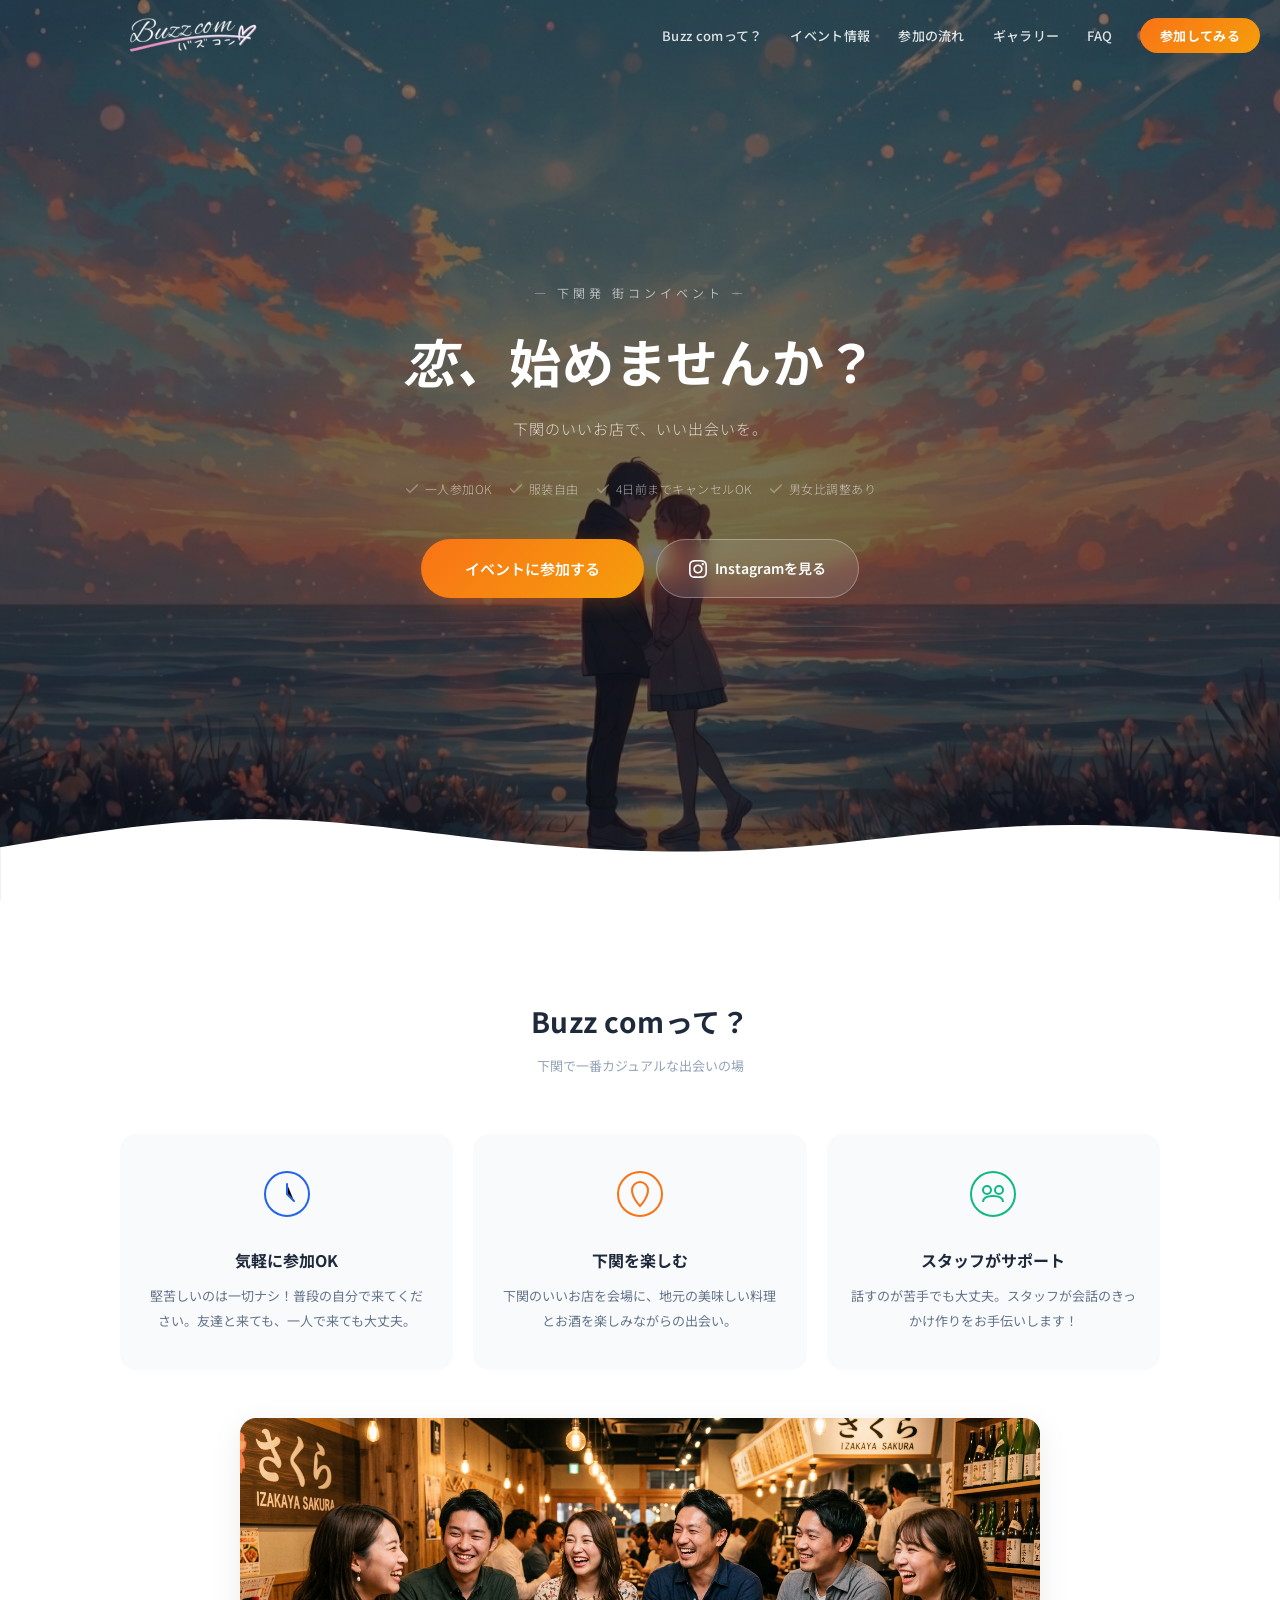
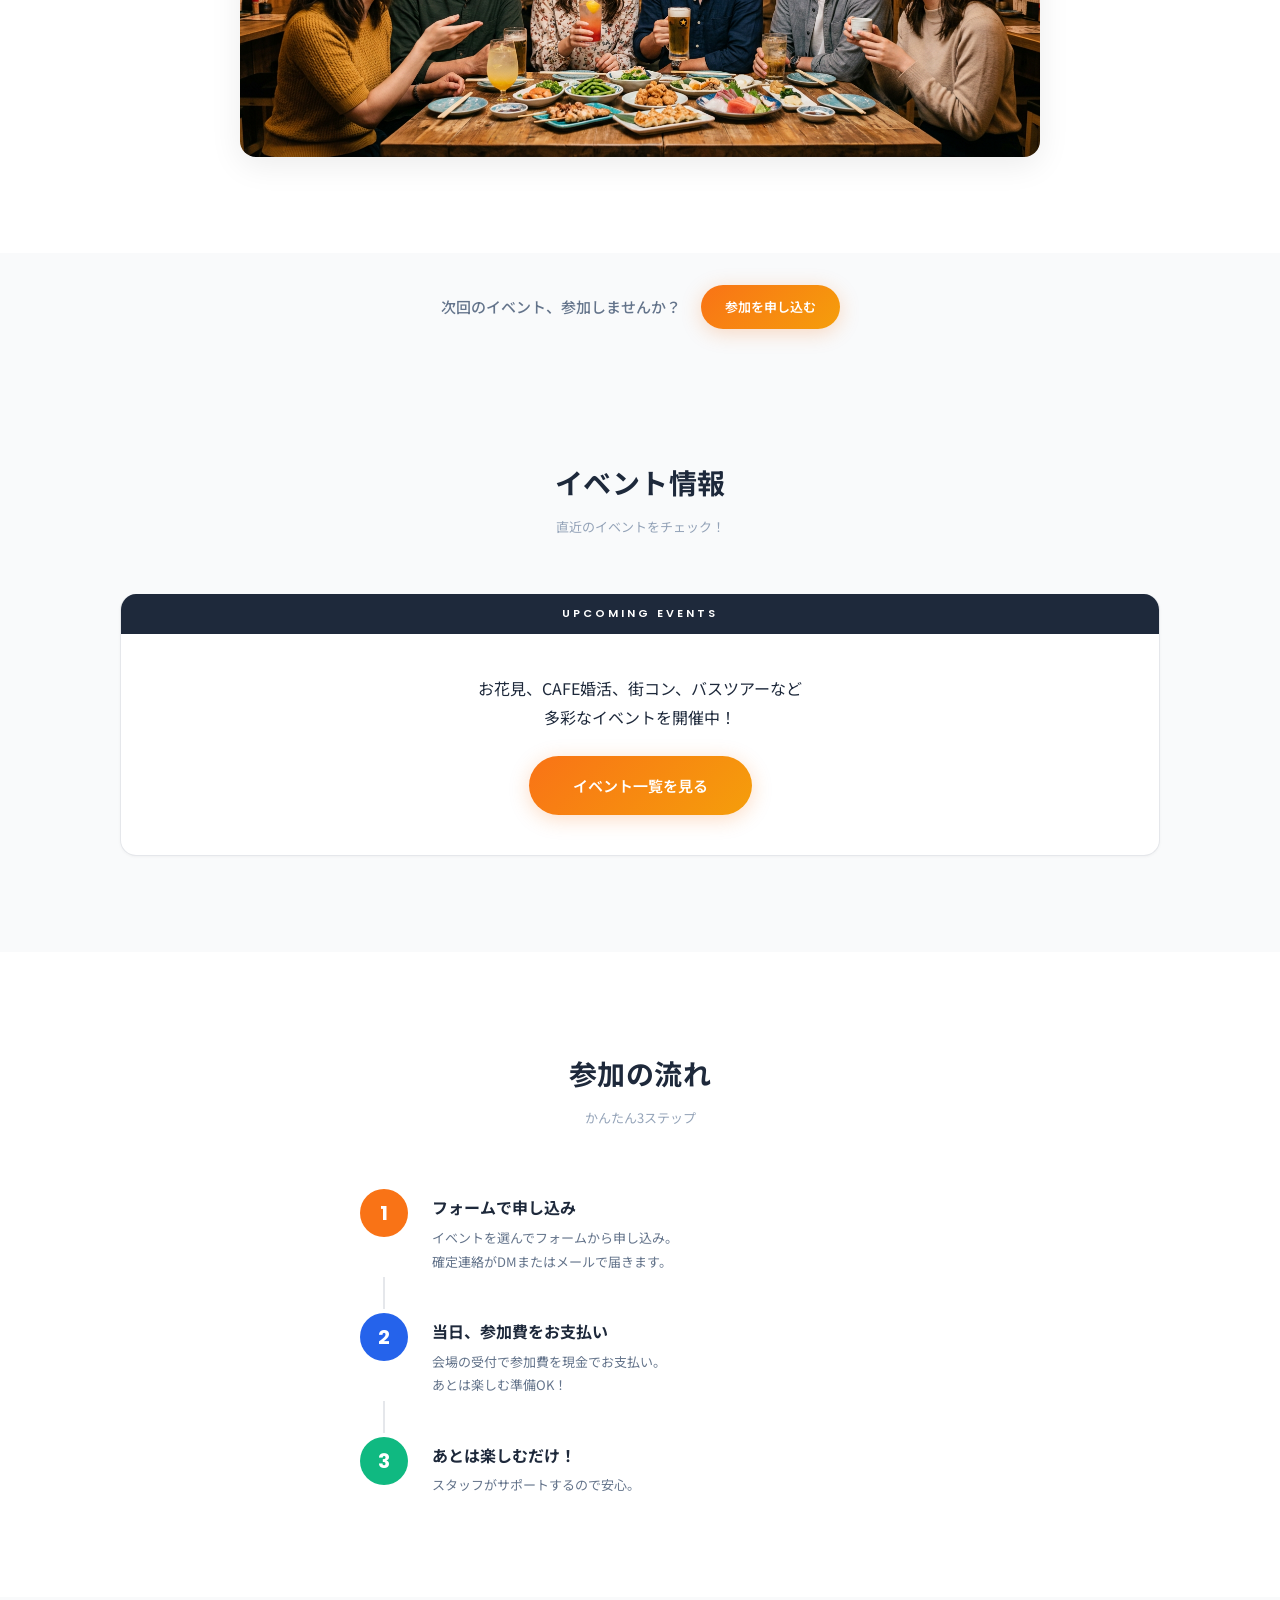
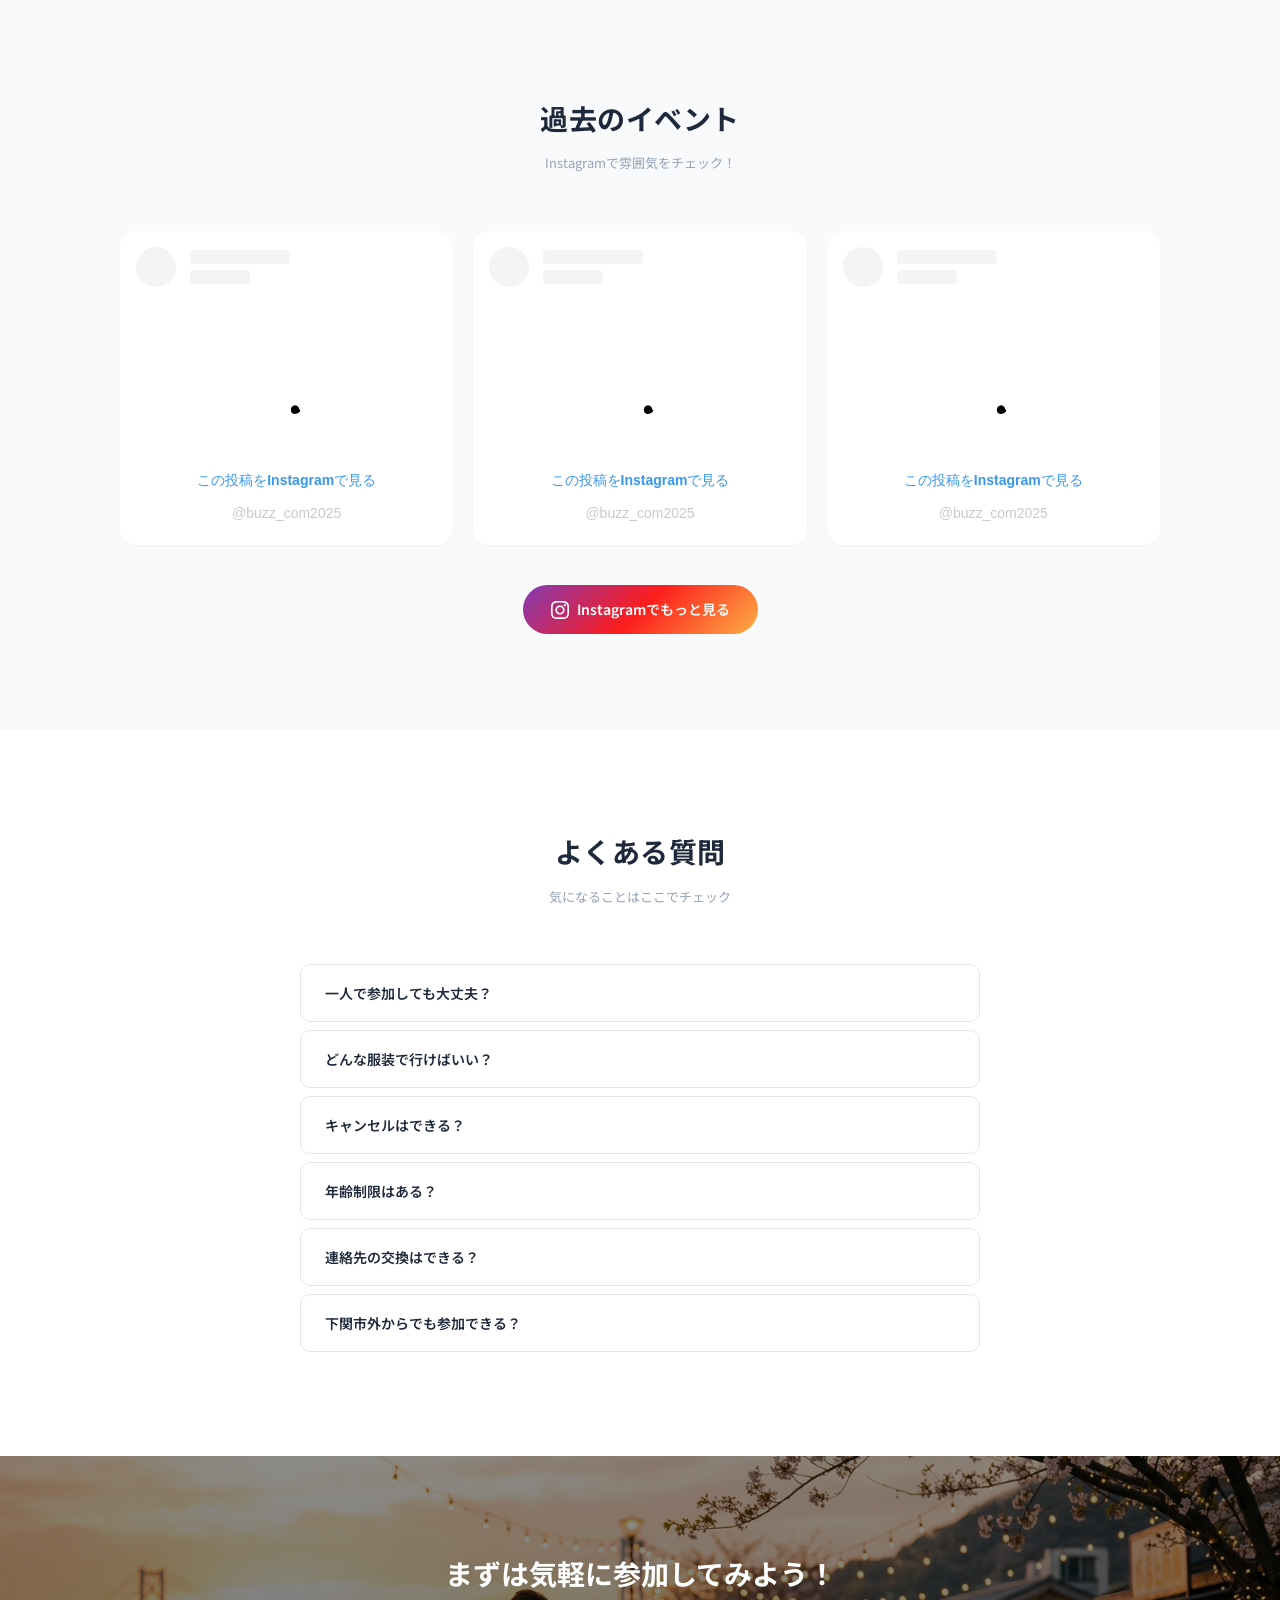
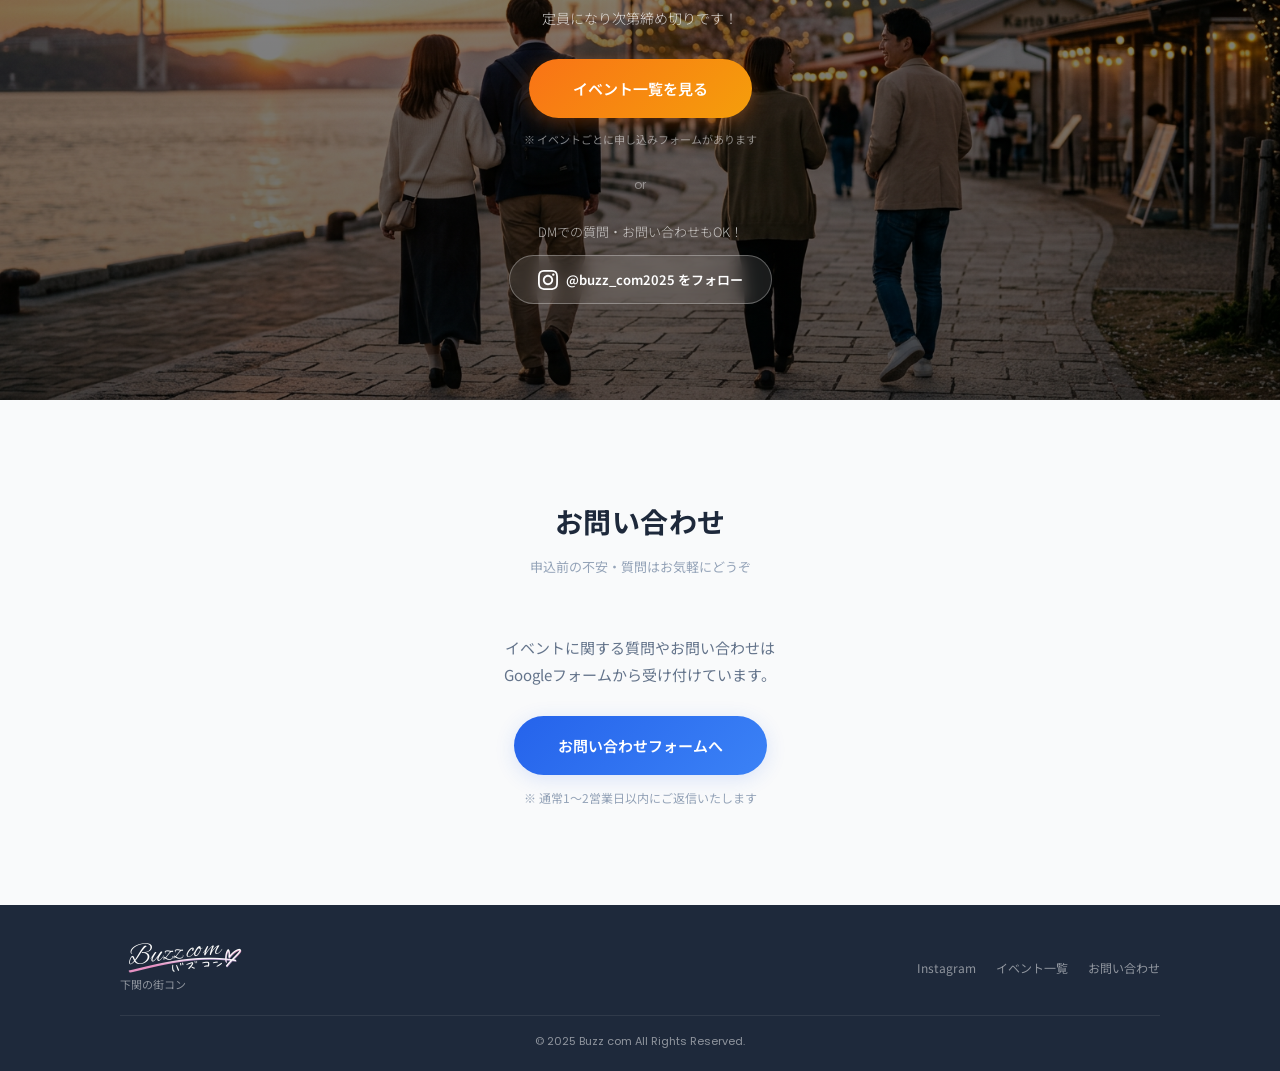
==== commit b7f16fc4: "モバイルメニューのz-index問題を修正 - nav-menuをnavbarの外に移動し独立したstacking contextに - overlay(z-index:999) < navbar(1" ====
--- a/index.html
+++ b/index.html
@@ -27,16 +27,17 @@
             <button class="nav-toggle" id="navToggle" aria-label="メニュー">
                 <span></span><span></span><span></span>
             </button>
-            <ul class="nav-menu" id="navMenu">
-                <li><a href="#about">Buzz comって？</a></li>
-                <li><a href="events.html">イベント情報</a></li>
-                <li><a href="#flow">参加の流れ</a></li>
-                <li><a href="#gallery">ギャラリー</a></li>
-                <li><a href="#faq">FAQ</a></li>
-                <li><a href="events.html" class="nav-cta">参加してみる</a></li>
-            </ul>
         </div>
     </nav>
+    <div class="nav-overlay" id="navOverlay"></div>
+    <ul class="nav-menu" id="navMenu">
+        <li><a href="#about">Buzz comって？</a></li>
+        <li><a href="events.html">イベント情報</a></li>
+        <li><a href="#flow">参加の流れ</a></li>
+        <li><a href="#gallery">ギャラリー</a></li>
+        <li><a href="#faq">FAQ</a></li>
+        <li><a href="events.html" class="nav-cta">参加してみる</a></li>
+    </ul>
 
     <!-- ヒーローセクション -->
     <section class="hero" id="hero">
--- a/style.css
+++ b/style.css
@@ -105,6 +105,16 @@
     align-items: center;
     gap: 28px;
     list-style: none;
+    position: fixed;
+    top: 0;
+    right: 20px;
+    z-index: 1001;
+    padding-top: 20px;
+    transition: var(--transition);
+}
+
+.navbar.scrolled ~ .nav-menu {
+    padding-top: 14px;
 }
 
 .nav-menu a {
@@ -141,6 +151,10 @@
 .nav-cta:hover {
     transform: translateY(-2px);
     box-shadow: var(--shadow-color);
+}
+
+.nav-overlay {
+    display: none;
 }
 
 .nav-toggle {
@@ -980,28 +994,92 @@
     .nav-toggle { display: flex; }
 
     .nav-menu {
+        display: flex;
+        position: fixed;
+        top: 0;
+        right: -100%;
+        width: 80%;
+        max-width: 320px;
+        height: 100vh;
+        height: 100dvh;
+        background: white;
+        flex-direction: column;
+        align-items: flex-start;
+        justify-content: flex-start;
+        gap: 0;
+        z-index: 1001;
+        padding: 80px 32px 40px;
+        box-shadow: -4px 0 24px rgba(0,0,0,0.1);
+        transition: right 0.35s ease;
+        overflow-y: auto;
+        -webkit-overflow-scrolling: touch;
+    }
+
+    .navbar.scrolled ~ .nav-menu {
+        padding-top: 80px;
+    }
+
+    .nav-menu.active {
+        right: 0;
+    }
+
+    .nav-menu li {
+        width: 100%;
+        border-bottom: 1px solid var(--color-border);
+    }
+
+    .nav-menu li:last-child {
+        border-bottom: none;
+        margin-top: 16px;
+    }
+
+    .nav-menu a {
+        font-size: 15px;
+        color: var(--color-text) !important;
+        font-weight: 600;
+        display: block;
+        padding: 16px 0;
+    }
+
+    .nav-cta {
+        background: var(--gradient-btn) !important;
+        color: white !important;
+        text-align: center !important;
+        width: 100%;
+        display: block !important;
+        padding: 14px 20px !important;
+        border-radius: var(--radius-sm) !important;
+    }
+
+    /* Overlay behind menu */
+    .nav-overlay {
         display: none;
         position: fixed;
         top: 0; left: 0; right: 0; bottom: 0;
-        background: white;
-        flex-direction: column;
-        align-items: center;
-        justify-content: center;
-        gap: 28px;
+        background: rgba(0,0,0,0.4);
         z-index: 999;
     }
 
-    .nav-menu.active { display: flex; }
-
-    .nav-menu a {
-        font-size: 16px;
-        color: var(--color-text) !important;
-        font-weight: 600;
-    }
-
-    .nav-cta {
-        background: var(--gradient-btn) !important;
-        color: white !important;
+    .nav-overlay.active {
+        display: block;
+    }
+
+    /* Toggle button stays above overlay */
+    .nav-toggle {
+        z-index: 1002;
+    }
+
+    /* X animation for toggle when active */
+    .nav-toggle.active span:nth-child(1) {
+        transform: rotate(45deg) translate(5px, 5px);
+        background: var(--color-text);
+    }
+    .nav-toggle.active span:nth-child(2) {
+        opacity: 0;
+    }
+    .nav-toggle.active span:nth-child(3) {
+        transform: rotate(-45deg) translate(5px, -5px);
+        background: var(--color-text);
     }
 
     .hero { padding: 100px 20px 120px; }
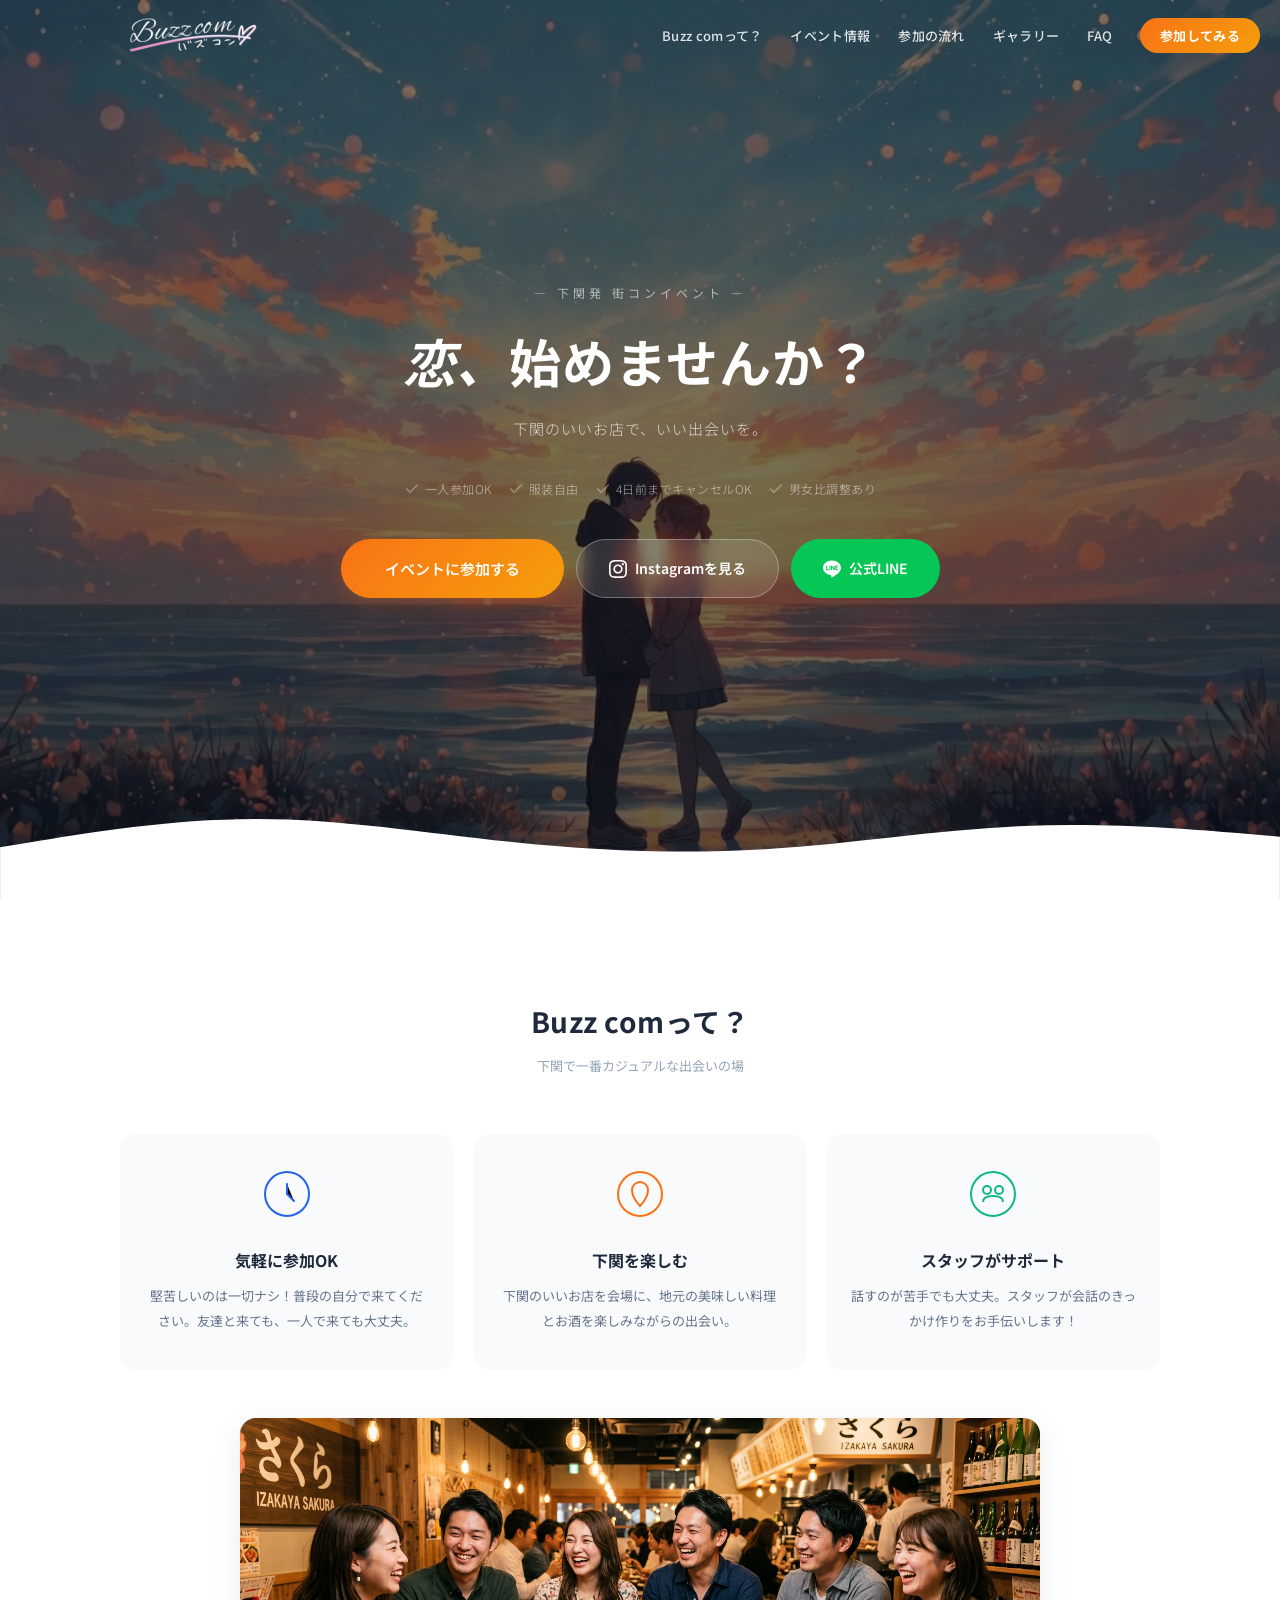
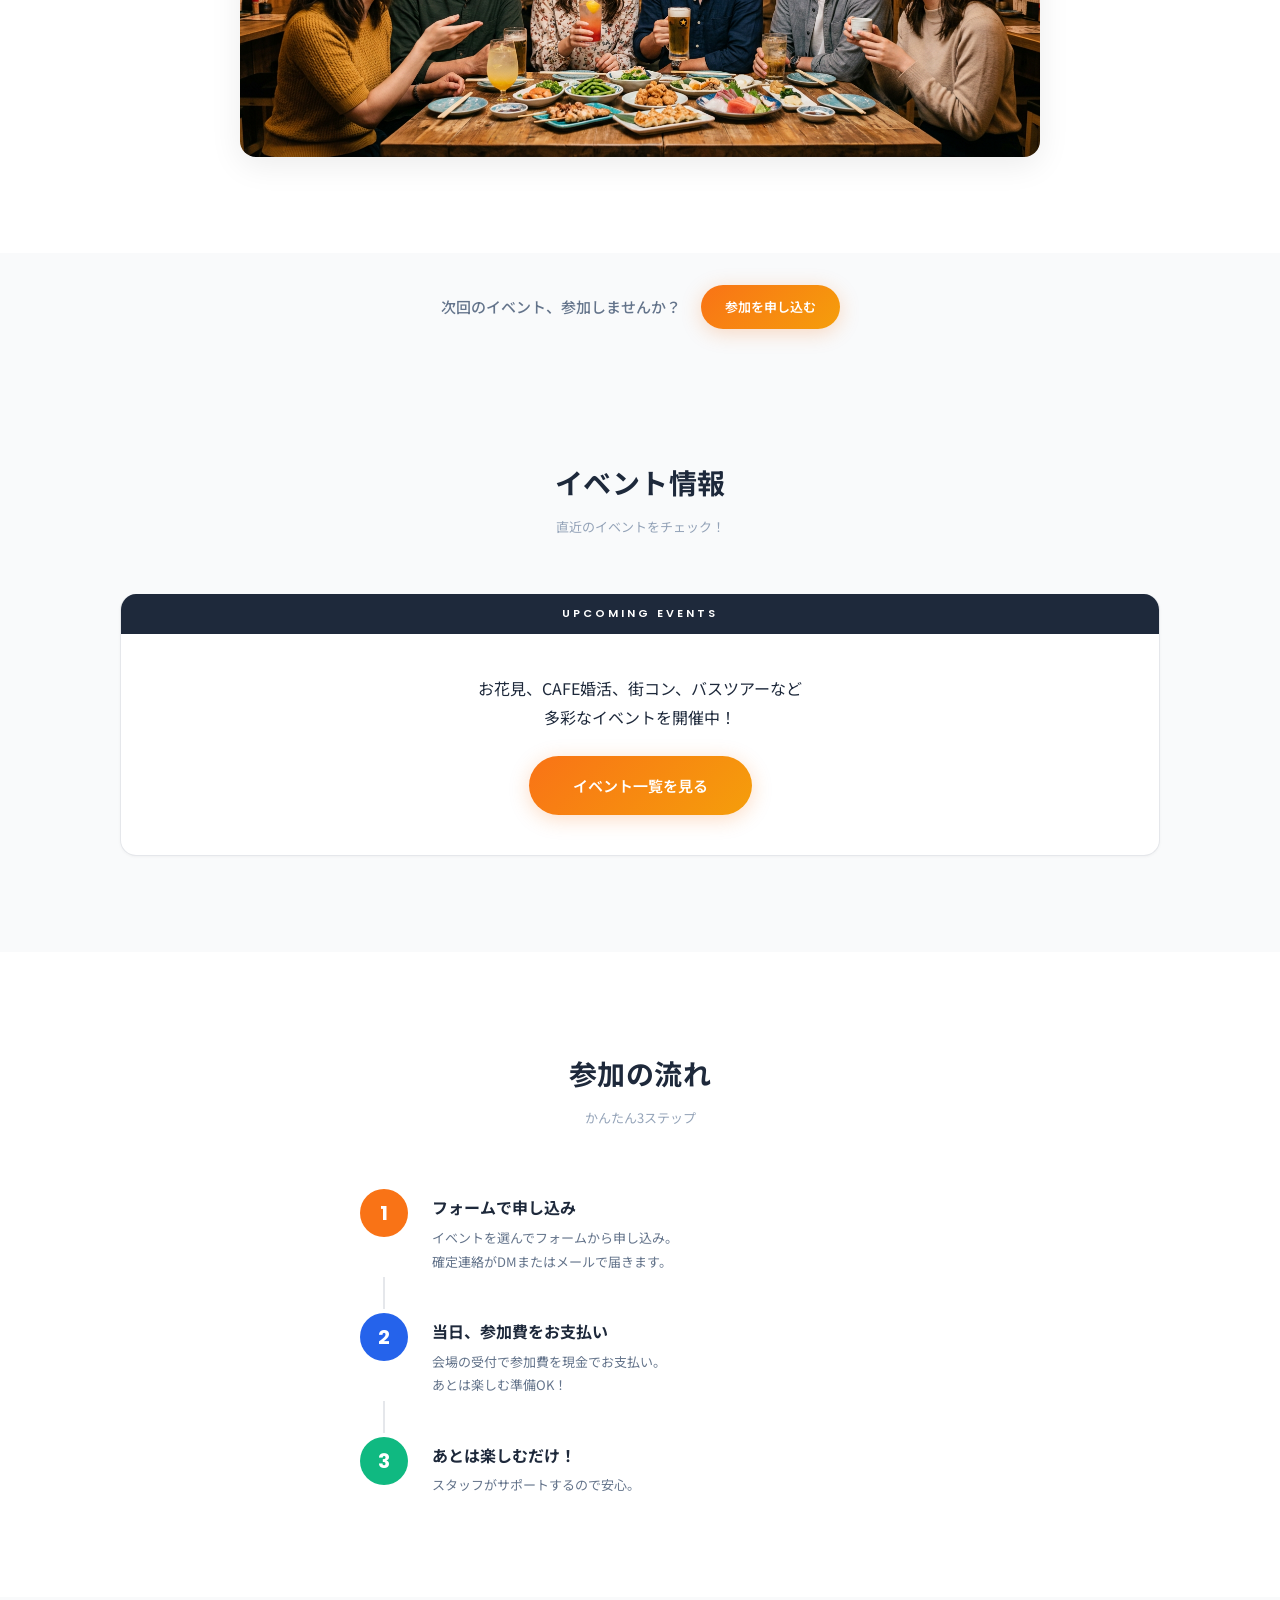
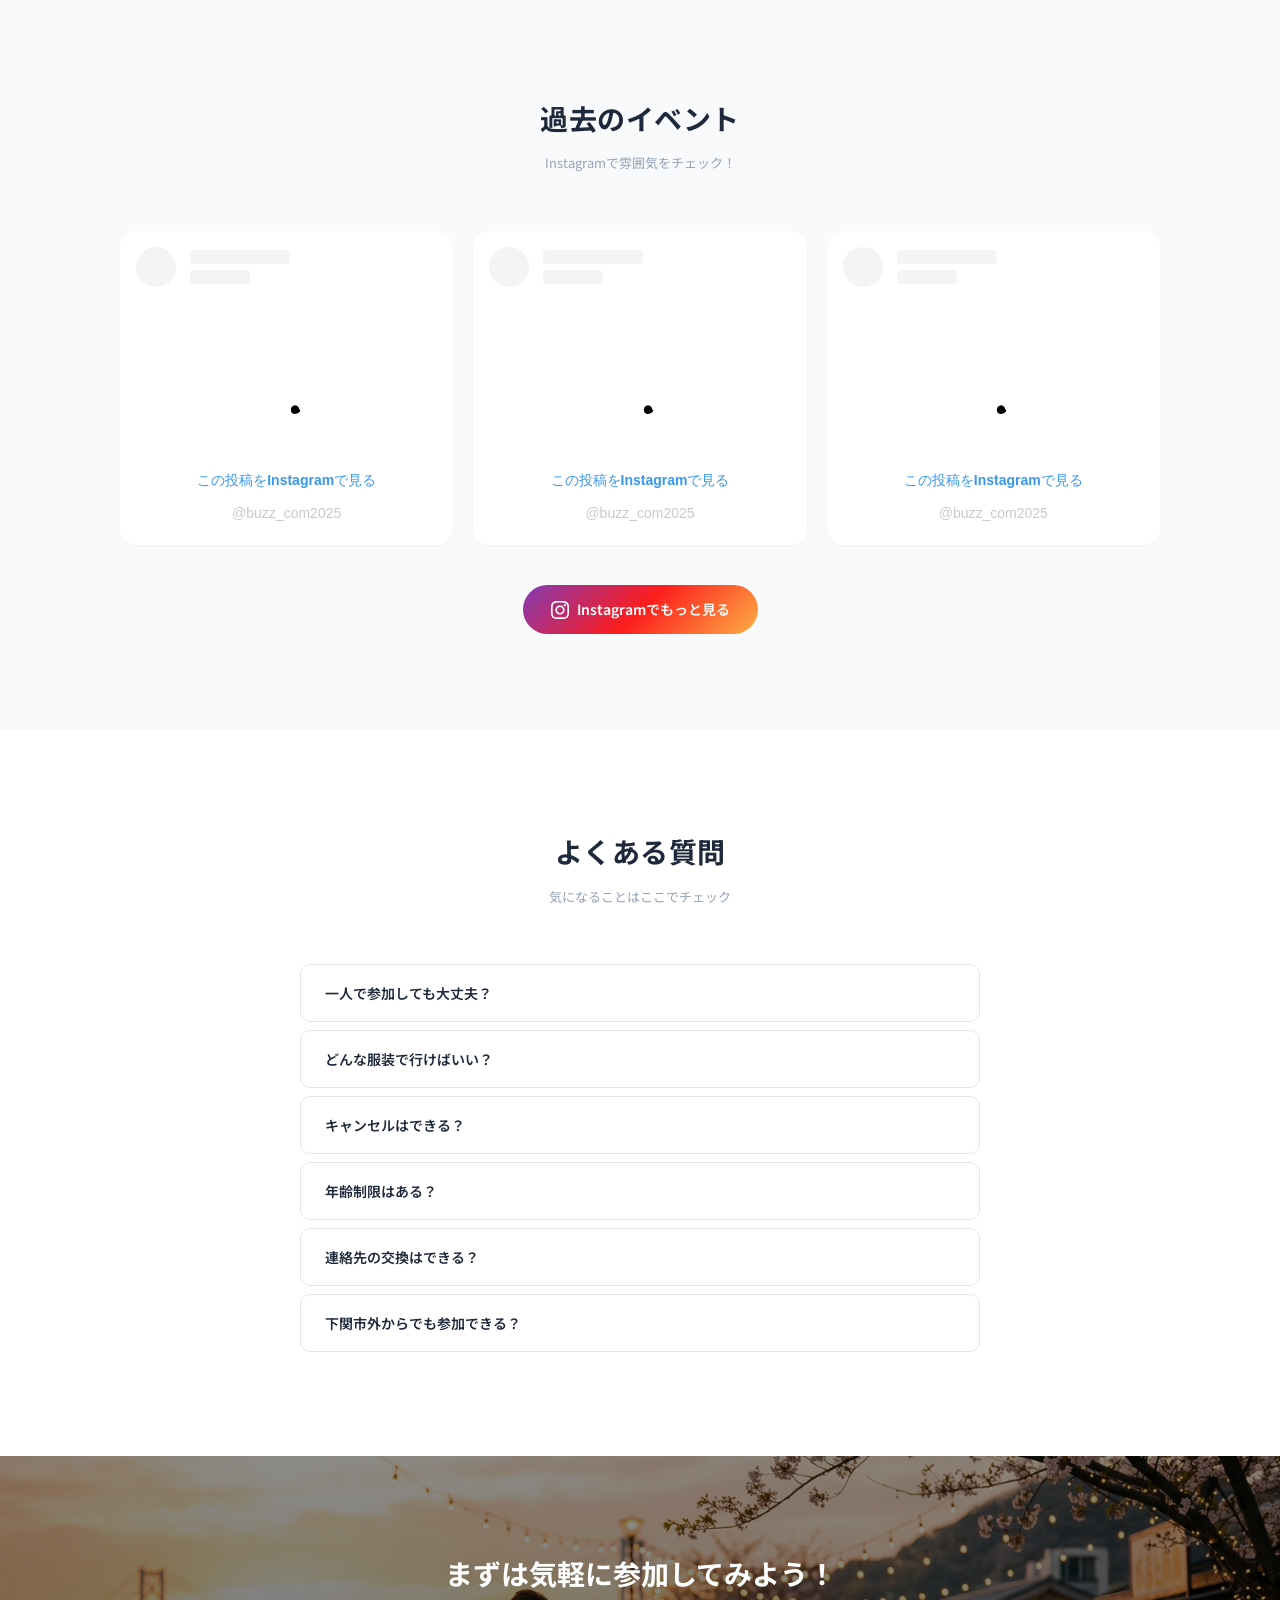
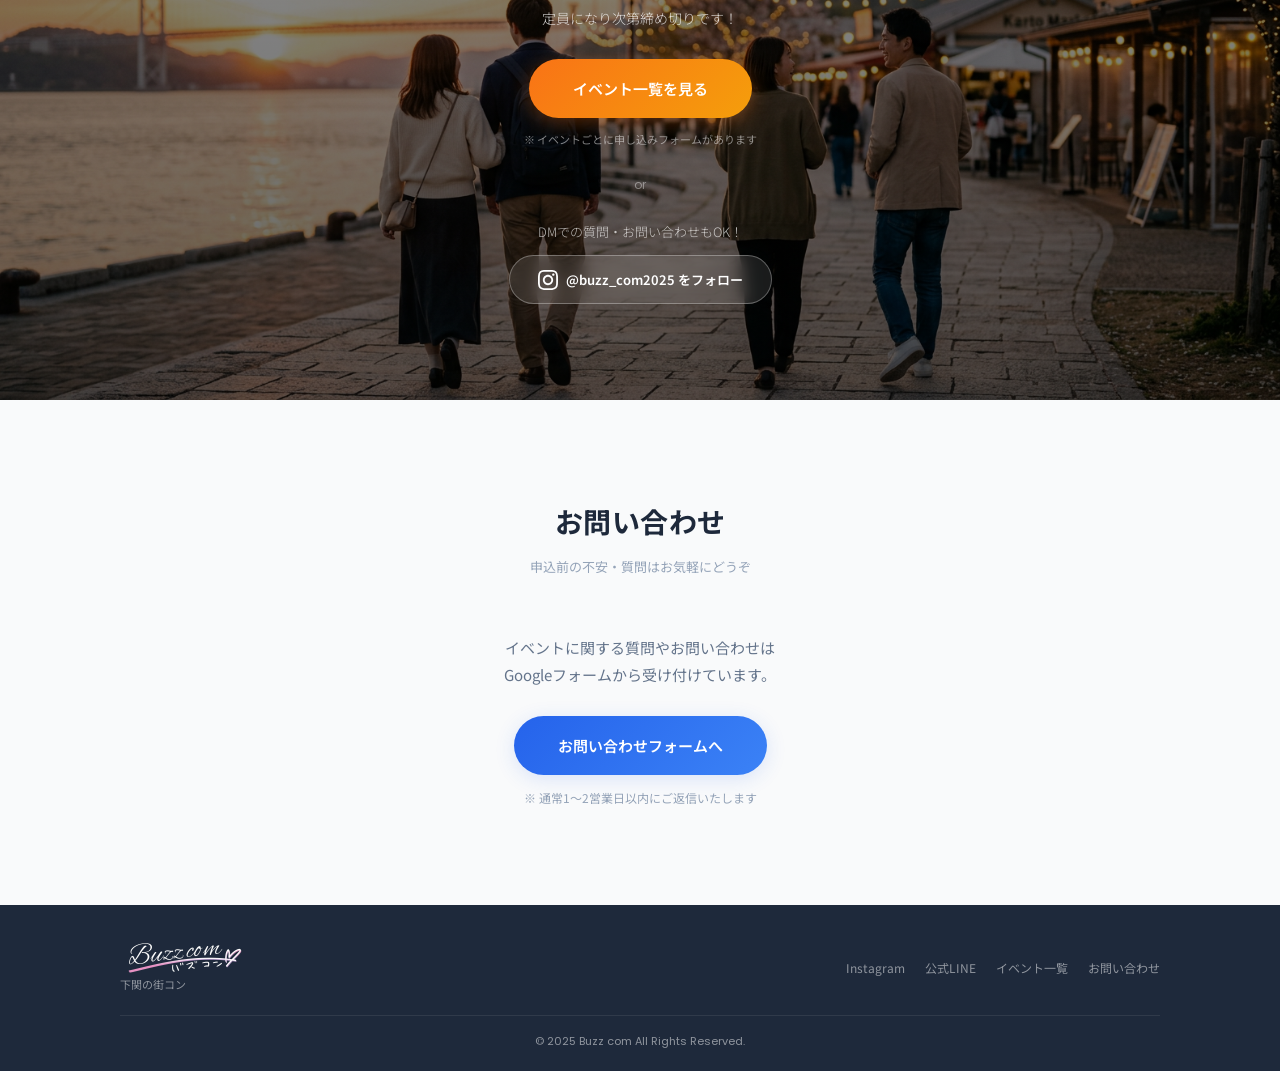
==== commit 4ad7d949: "公式LINEボタンをヒーローセクションとフッターに追加 Co-Authored-By: Claude Opus 4.6 (1M context) <noreply@anthropic.com>" ====
--- a/index.html
+++ b/index.html
@@ -73,6 +73,10 @@
                     <svg viewBox="0 0 24 24" width="18" height="18" fill="currentColor"><path d="M12 2.163c3.204 0 3.584.012 4.85.07 3.252.148 4.771 1.691 4.919 4.919.058 1.265.069 1.645.069 4.849 0 3.205-.012 3.584-.069 4.849-.149 3.225-1.664 4.771-4.919 4.919-1.266.058-1.644.07-4.85.07-3.204 0-3.584-.012-4.849-.07-3.26-.149-4.771-1.699-4.919-4.92-.058-1.265-.07-1.644-.07-4.849 0-3.204.013-3.583.07-4.849.149-3.227 1.664-4.771 4.919-4.919 1.266-.057 1.645-.069 4.849-.069zm0-2.163c-3.259 0-3.667.014-4.947.072-4.358.2-6.78 2.618-6.98 6.98-.059 1.281-.073 1.689-.073 4.948 0 3.259.014 3.668.072 4.948.2 4.358 2.618 6.78 6.98 6.98 1.281.058 1.689.072 4.948.072 3.259 0 3.668-.014 4.948-.072 4.354-.2 6.782-2.618 6.979-6.98.059-1.28.073-1.689.073-4.948 0-3.259-.014-3.667-.072-4.947-.196-4.354-2.617-6.78-6.979-6.98-1.281-.059-1.69-.073-4.949-.073zm0 5.838c-3.403 0-6.162 2.759-6.162 6.162s2.759 6.163 6.162 6.163 6.162-2.759 6.162-6.163c0-3.403-2.759-6.162-6.162-6.162zm0 10.162c-2.209 0-4-1.79-4-4 0-2.209 1.791-4 4-4s4 1.791 4 4c0 2.21-1.791 4-4 4zm6.406-11.845c-.796 0-1.441.645-1.441 1.44s.645 1.44 1.441 1.44c.795 0 1.439-.645 1.439-1.44s-.644-1.44-1.439-1.44z"/></svg>
                     Instagramを見る
                 </a>
+                <a href="https://lin.ee/oxCMaOl" target="_blank" rel="noopener noreferrer" class="btn btn-line">
+                    <svg viewBox="0 0 24 24" width="18" height="18" fill="currentColor"><path d="M19.365 9.863c.349 0 .63.285.63.631 0 .345-.281.63-.63.63H17.61v1.125h1.755c.349 0 .63.283.63.63 0 .344-.281.629-.63.629h-2.386c-.345 0-.627-.285-.627-.629V8.108c0-.345.282-.63.63-.63h2.386c.346 0 .627.285.627.63 0 .349-.281.63-.63.63H17.61v1.125h1.755zm-3.855 3.016c0 .27-.174.51-.432.596-.064.021-.133.031-.199.031-.211 0-.391-.09-.51-.25l-2.443-3.317v2.94c0 .344-.279.629-.631.629-.346 0-.626-.285-.626-.629V8.108c0-.27.173-.51.43-.595.06-.023.136-.033.194-.033.195 0 .375.104.495.254l2.462 3.33V8.108c0-.345.282-.63.63-.63.345 0 .63.285.63.63v4.771zm-5.741 0c0 .344-.282.629-.631.629-.345 0-.627-.285-.627-.629V8.108c0-.345.282-.63.63-.63.346 0 .628.285.628.63v4.771zm-2.466.629H4.917c-.345 0-.63-.285-.63-.629V8.108c0-.345.285-.63.63-.63.348 0 .63.285.63.63v4.141h1.756c.348 0 .629.283.629.63 0 .344-.282.629-.629.629M24 10.314C24 4.943 18.615.572 12 .572S0 4.943 0 10.314c0 4.811 4.27 8.842 10.035 9.608.391.082.923.258 1.058.59.12.301.079.766.038 1.08l-.164 1.02c-.045.301-.24 1.186 1.049.645 1.291-.539 6.916-4.078 9.436-6.975C23.176 14.393 24 12.458 24 10.314"/></svg>
+                    公式LINE
+                </a>
             </div>
         </div>
         <div class="hero-wave">
@@ -395,6 +399,7 @@
                 </div>
                 <div class="footer-links">
                     <a href="https://www.instagram.com/buzz_com2025/" target="_blank" rel="noopener noreferrer">Instagram</a>
+                    <a href="https://lin.ee/oxCMaOl" target="_blank" rel="noopener noreferrer">公式LINE</a>
                     <a href="events.html">イベント一覧</a>
                     <a href="https://docs.google.com/forms/d/14SbXQGxEfjeeMnHt0eTROwdoEBXbNjk3rht6guKrvV4/viewform" target="_blank">お問い合わせ</a>
                 </div>
--- a/style.css
+++ b/style.css
@@ -340,6 +340,17 @@
     transform: translateY(-2px);
 }
 
+.btn-line {
+    background: #06C755;
+    color: white;
+    border: none;
+}
+.btn-line:hover {
+    background: #05b34c;
+    transform: translateY(-2px);
+    box-shadow: 0 4px 20px rgba(6,199,85,0.3);
+}
+
 .btn-outline-color {
     background: transparent;
     color: var(--color-primary);
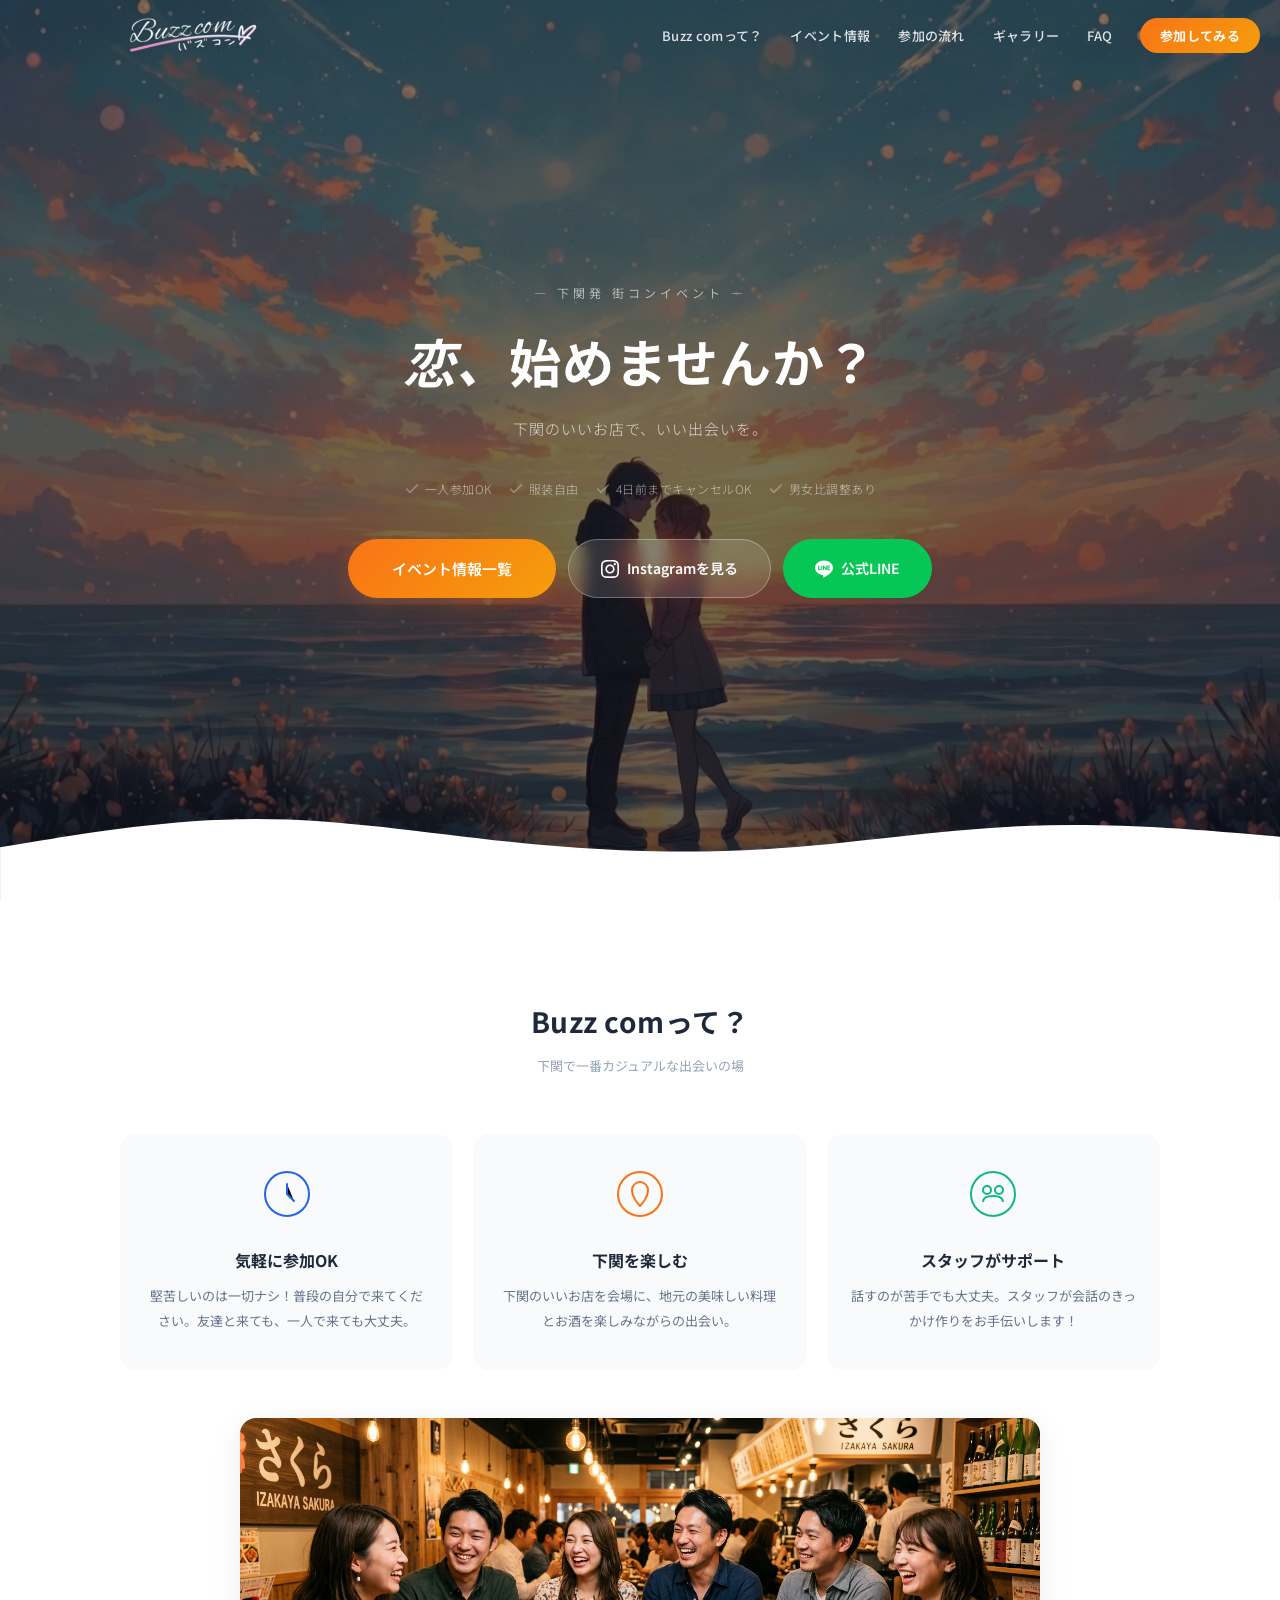
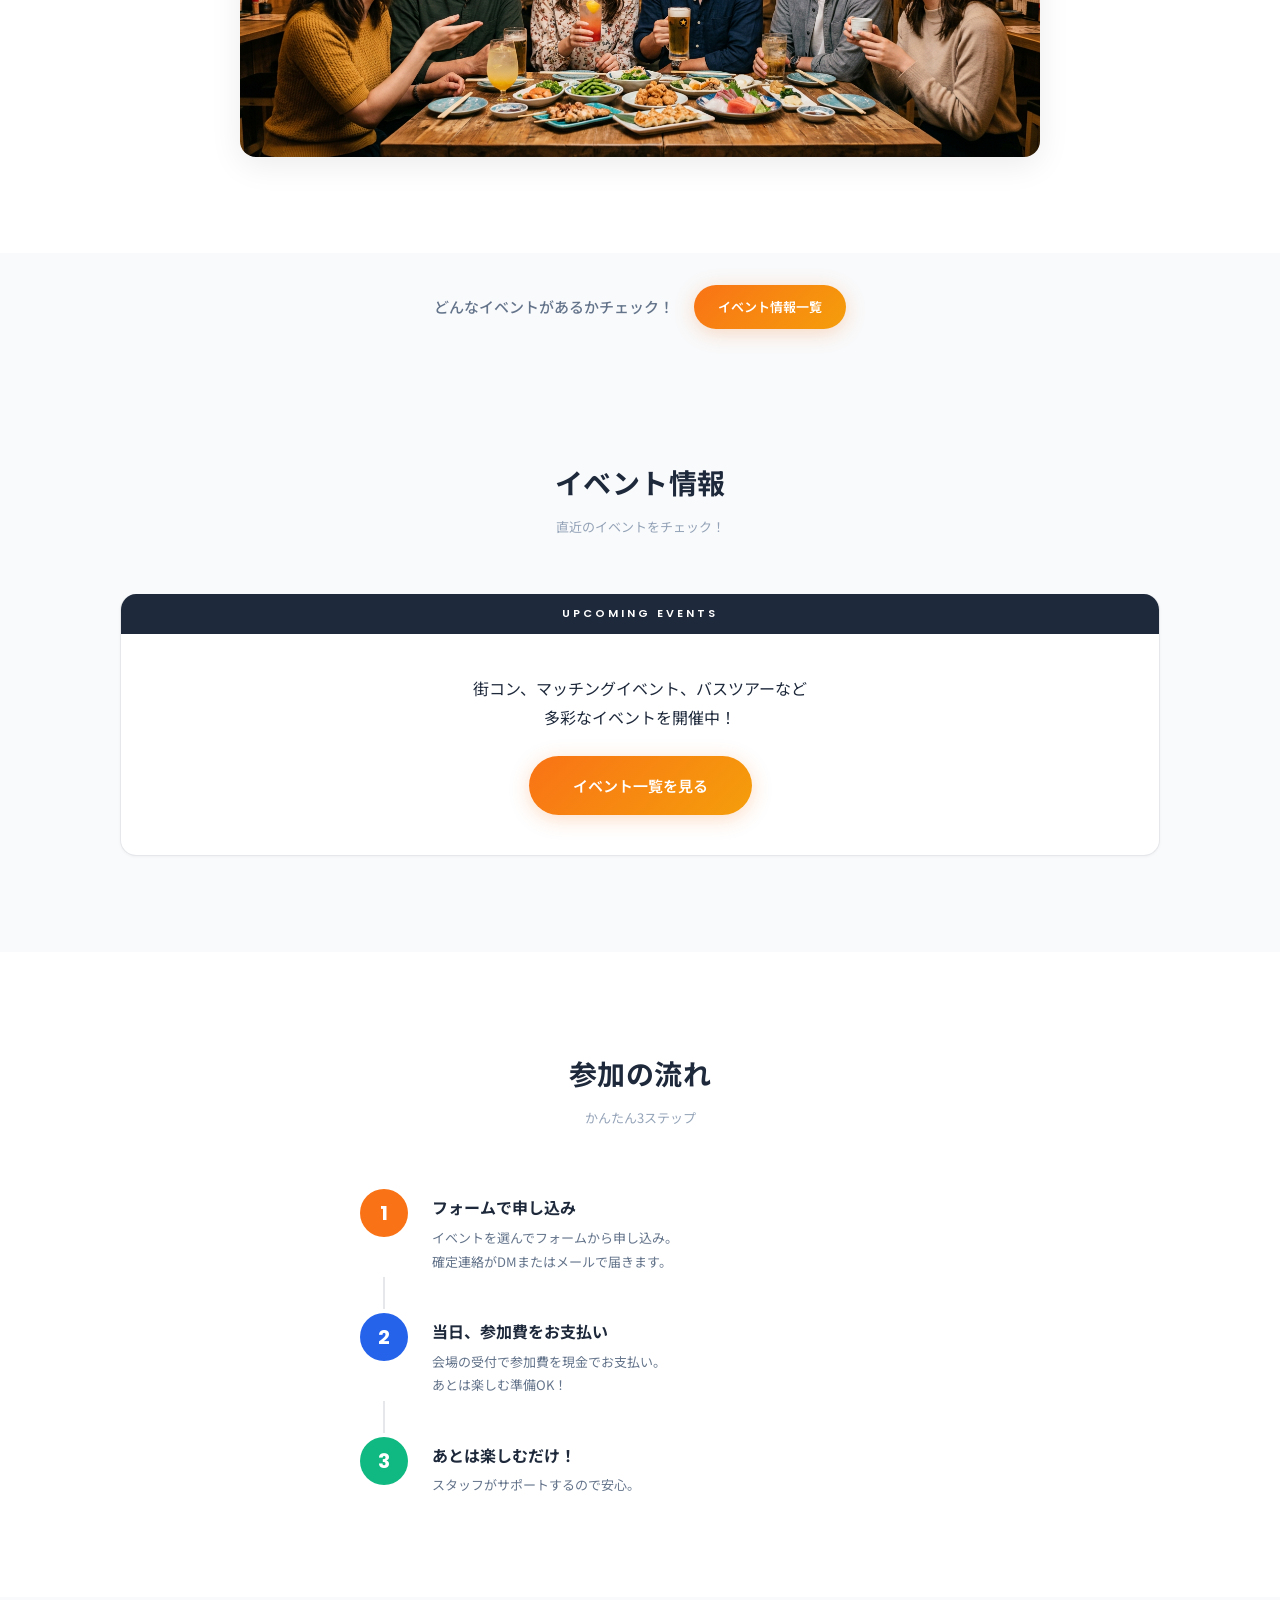
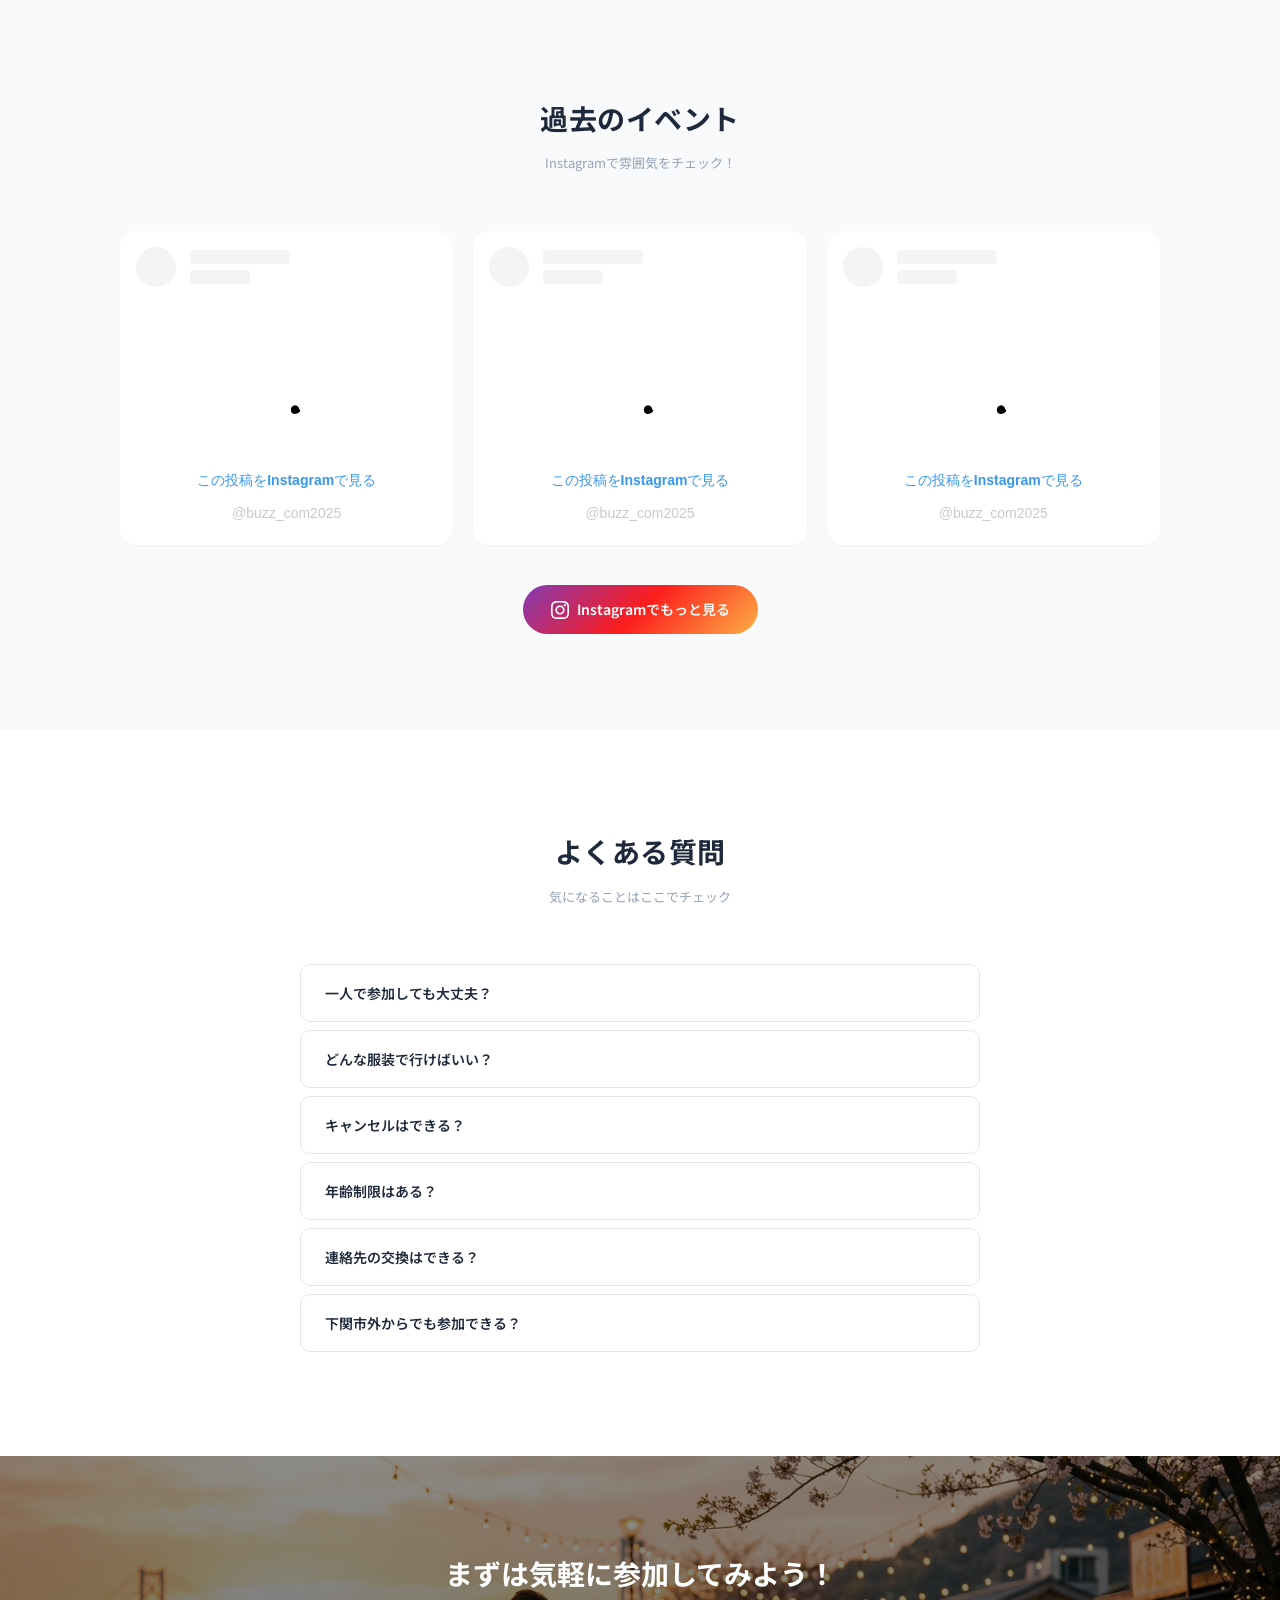
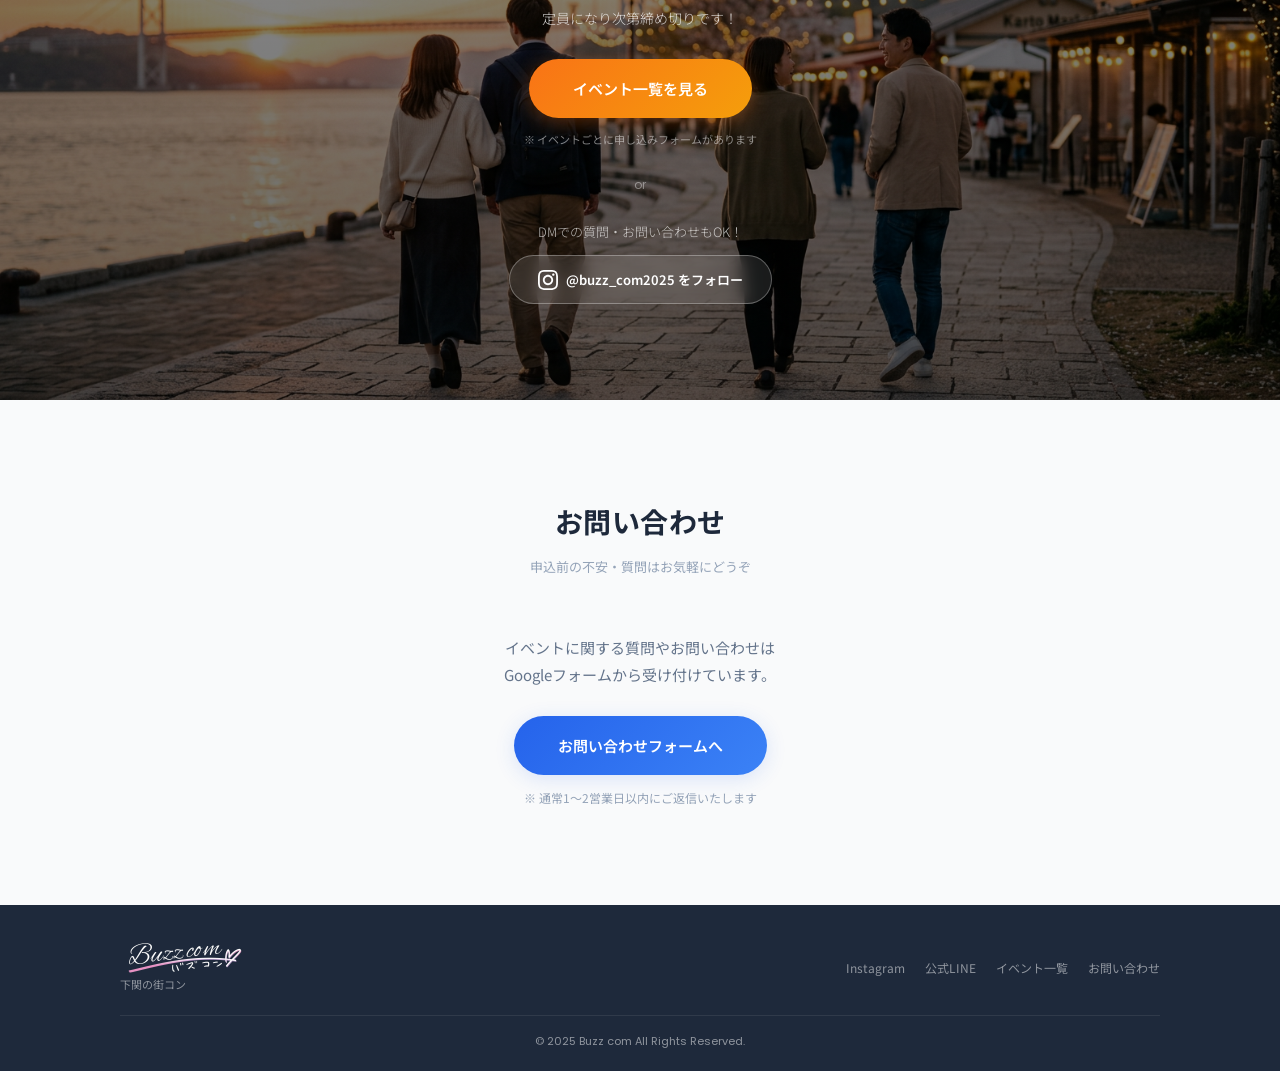
==== commit 448733ce: "ボタン文言を「イベント情報一覧」に変更＆萩バスコンを最上部に配置 - 「イベントに参加する」→「イベント情報一覧」に変更（閲覧目的の表現に） - 中間CTAも「どんなイベントがあるかチェック！」に変更" ====
--- a/index.html
+++ b/index.html
@@ -68,7 +68,7 @@
             </div>
 
             <div class="hero-buttons">
-                <a href="events.html" class="btn btn-primary btn-large">イベントに参加する</a>
+                <a href="events.html" class="btn btn-primary btn-large">イベント情報一覧</a>
                 <a href="https://www.instagram.com/buzz_com2025/" target="_blank" rel="noopener noreferrer" class="btn btn-white">
                     <svg viewBox="0 0 24 24" width="18" height="18" fill="currentColor"><path d="M12 2.163c3.204 0 3.584.012 4.85.07 3.252.148 4.771 1.691 4.919 4.919.058 1.265.069 1.645.069 4.849 0 3.205-.012 3.584-.069 4.849-.149 3.225-1.664 4.771-4.919 4.919-1.266.058-1.644.07-4.85.07-3.204 0-3.584-.012-4.849-.07-3.26-.149-4.771-1.699-4.919-4.92-.058-1.265-.07-1.644-.07-4.849 0-3.204.013-3.583.07-4.849.149-3.227 1.664-4.771 4.919-4.919 1.266-.057 1.645-.069 4.849-.069zm0-2.163c-3.259 0-3.667.014-4.947.072-4.358.2-6.78 2.618-6.98 6.98-.059 1.281-.073 1.689-.073 4.948 0 3.259.014 3.668.072 4.948.2 4.358 2.618 6.78 6.98 6.98 1.281.058 1.689.072 4.948.072 3.259 0 3.668-.014 4.948-.072 4.354-.2 6.782-2.618 6.979-6.98.059-1.28.073-1.689.073-4.948 0-3.259-.014-3.667-.072-4.947-.196-4.354-2.617-6.78-6.979-6.98-1.281-.059-1.69-.073-4.949-.073zm0 5.838c-3.403 0-6.162 2.759-6.162 6.162s2.759 6.163 6.162 6.163 6.162-2.759 6.162-6.163c0-3.403-2.759-6.162-6.162-6.162zm0 10.162c-2.209 0-4-1.79-4-4 0-2.209 1.791-4 4-4s4 1.791 4 4c0 2.21-1.791 4-4 4zm6.406-11.845c-.796 0-1.441.645-1.441 1.44s.645 1.44 1.441 1.44c.795 0 1.439-.645 1.439-1.44s-.644-1.44-1.439-1.44z"/></svg>
                     Instagramを見る
@@ -126,8 +126,8 @@
     <div class="mid-cta">
         <div class="container">
             <div class="mid-cta-inner">
-                <span class="mid-cta-text">次回のイベント、参加しませんか？</span>
-                <a href="events.html" class="btn btn-primary">参加を申し込む</a>
+                <span class="mid-cta-text">どんなイベントがあるかチェック！</span>
+                <a href="events.html" class="btn btn-primary">イベント情報一覧</a>
             </div>
         </div>
     </div>
@@ -142,7 +142,7 @@
             <div class="event-card">
                 <div class="event-label">UPCOMING EVENTS</div>
                 <div class="event-body" style="flex-direction: column; gap: 24px;">
-                    <p style="font-size: 16px; color: var(--color-text); text-align: center; line-height: 1.8;">お花見、CAFE婚活、街コン、バスツアーなど<br>多彩なイベントを開催中！</p>
+                    <p style="font-size: 16px; color: var(--color-text); text-align: center; line-height: 1.8;">街コン、マッチングイベント、バスツアーなど<br>多彩なイベントを開催中！</p>
                     <div style="text-align: center;">
                         <a href="events.html" class="btn btn-primary btn-large">イベント一覧を見る</a>
                     </div>
@@ -412,7 +412,7 @@
 
     <!-- 固定CTAボタン（スマホ下部） -->
     <div class="fixed-cta" id="fixedCta">
-        <a href="events.html" class="btn btn-primary">イベントに参加する</a>
+        <a href="events.html" class="btn btn-primary">イベント情報一覧</a>
     </div>
 
     <script src="script.js"></script>
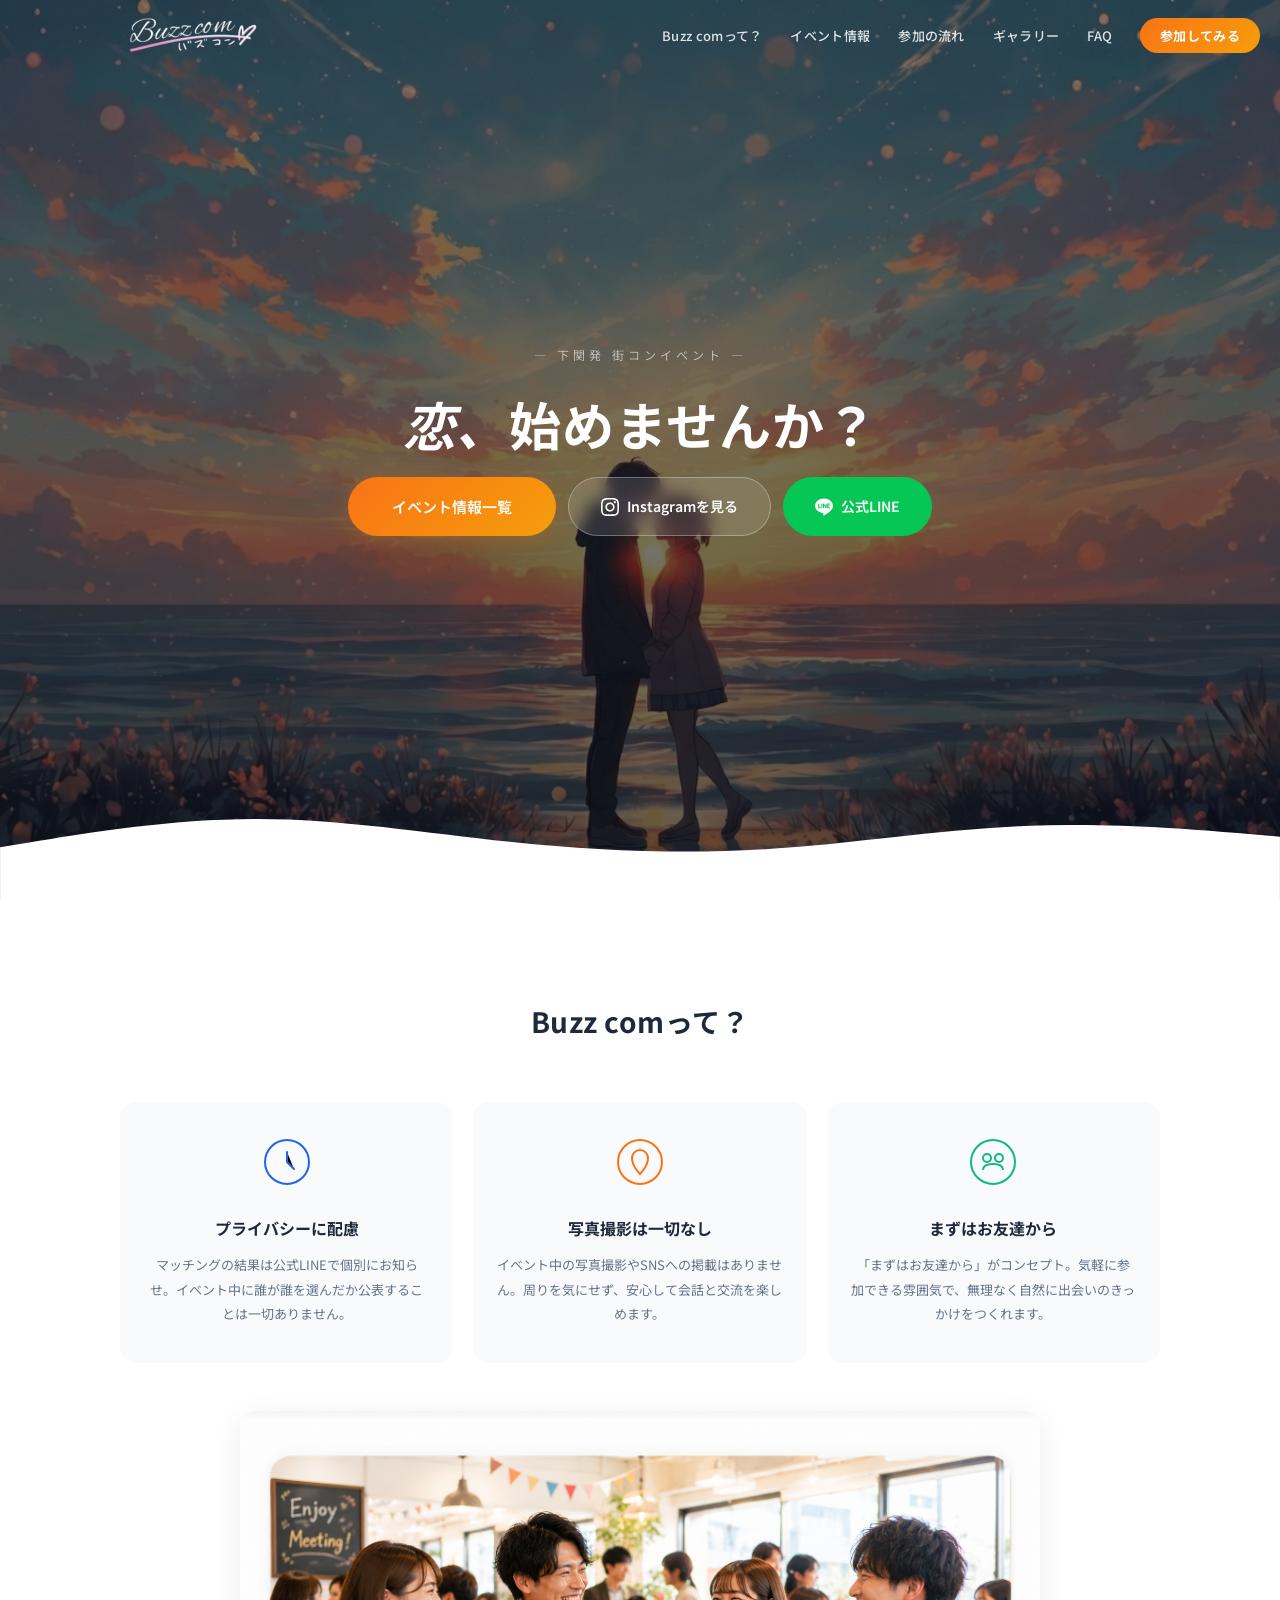
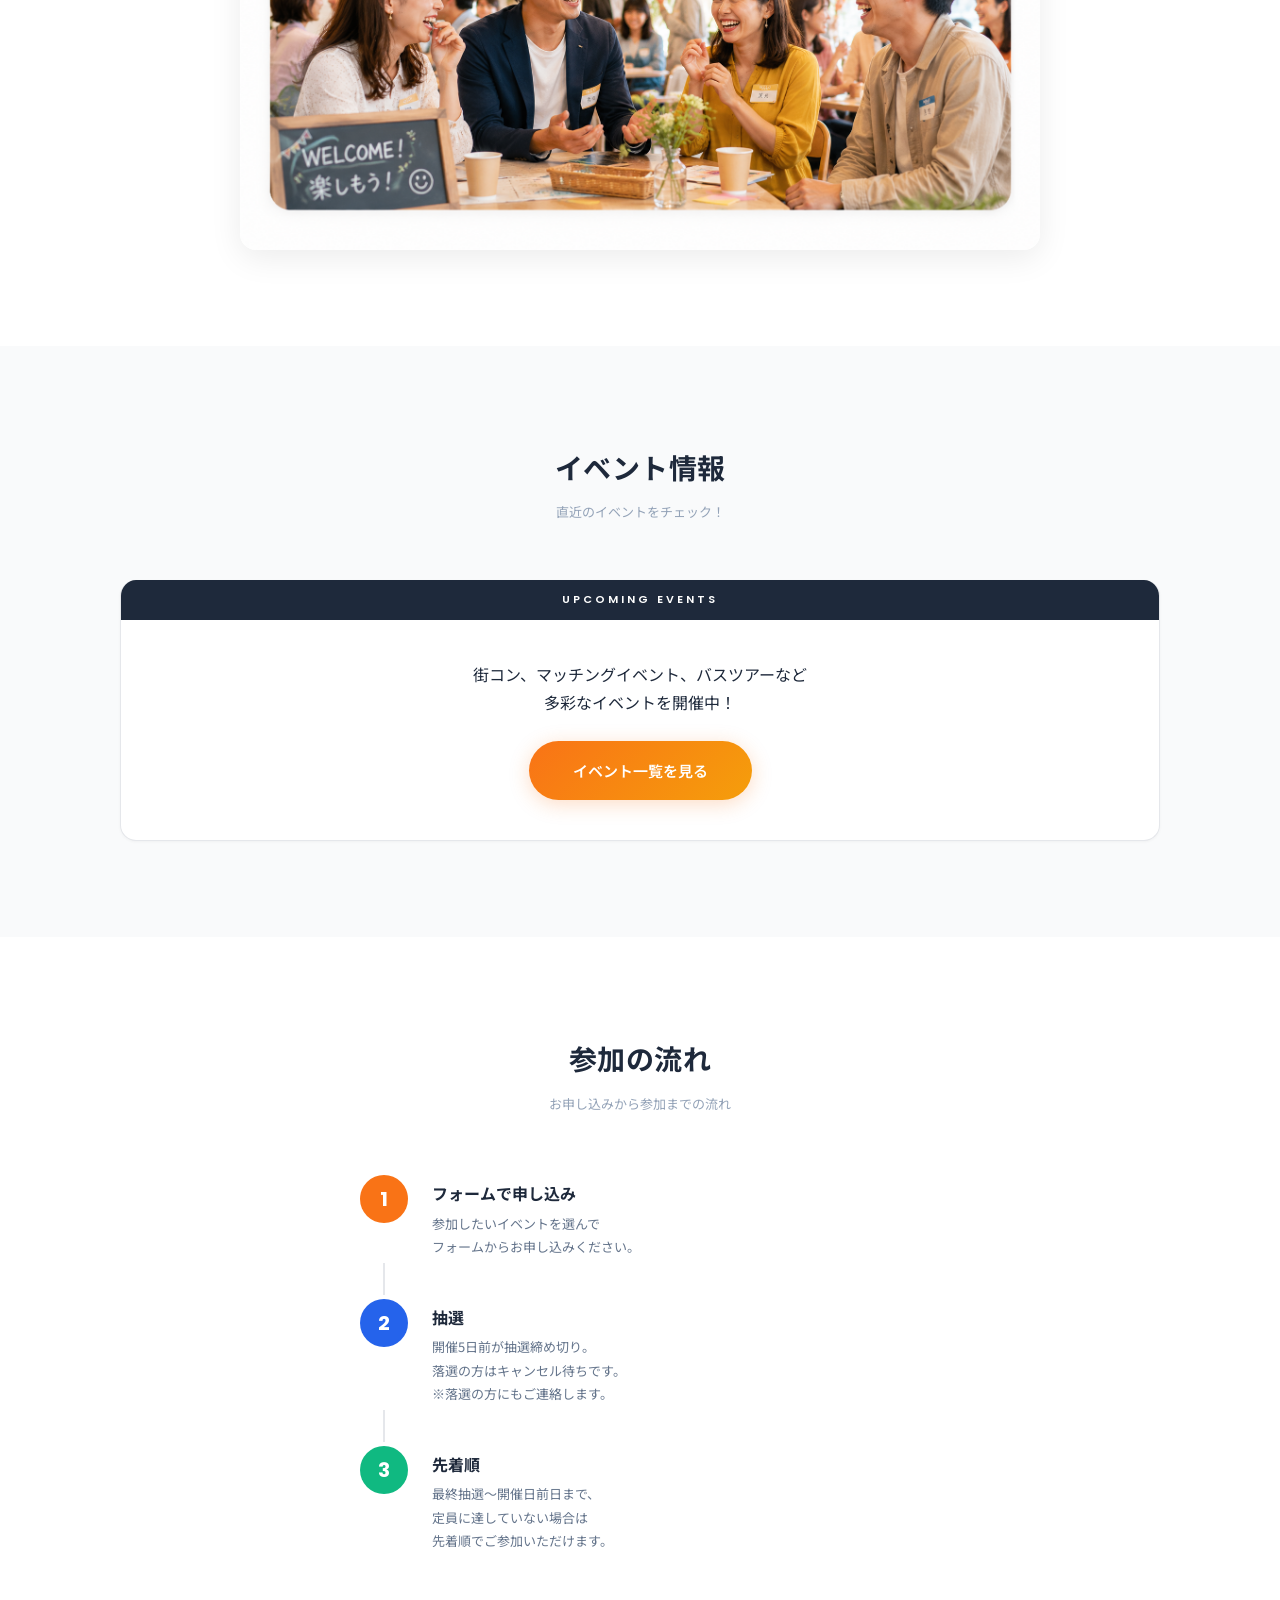
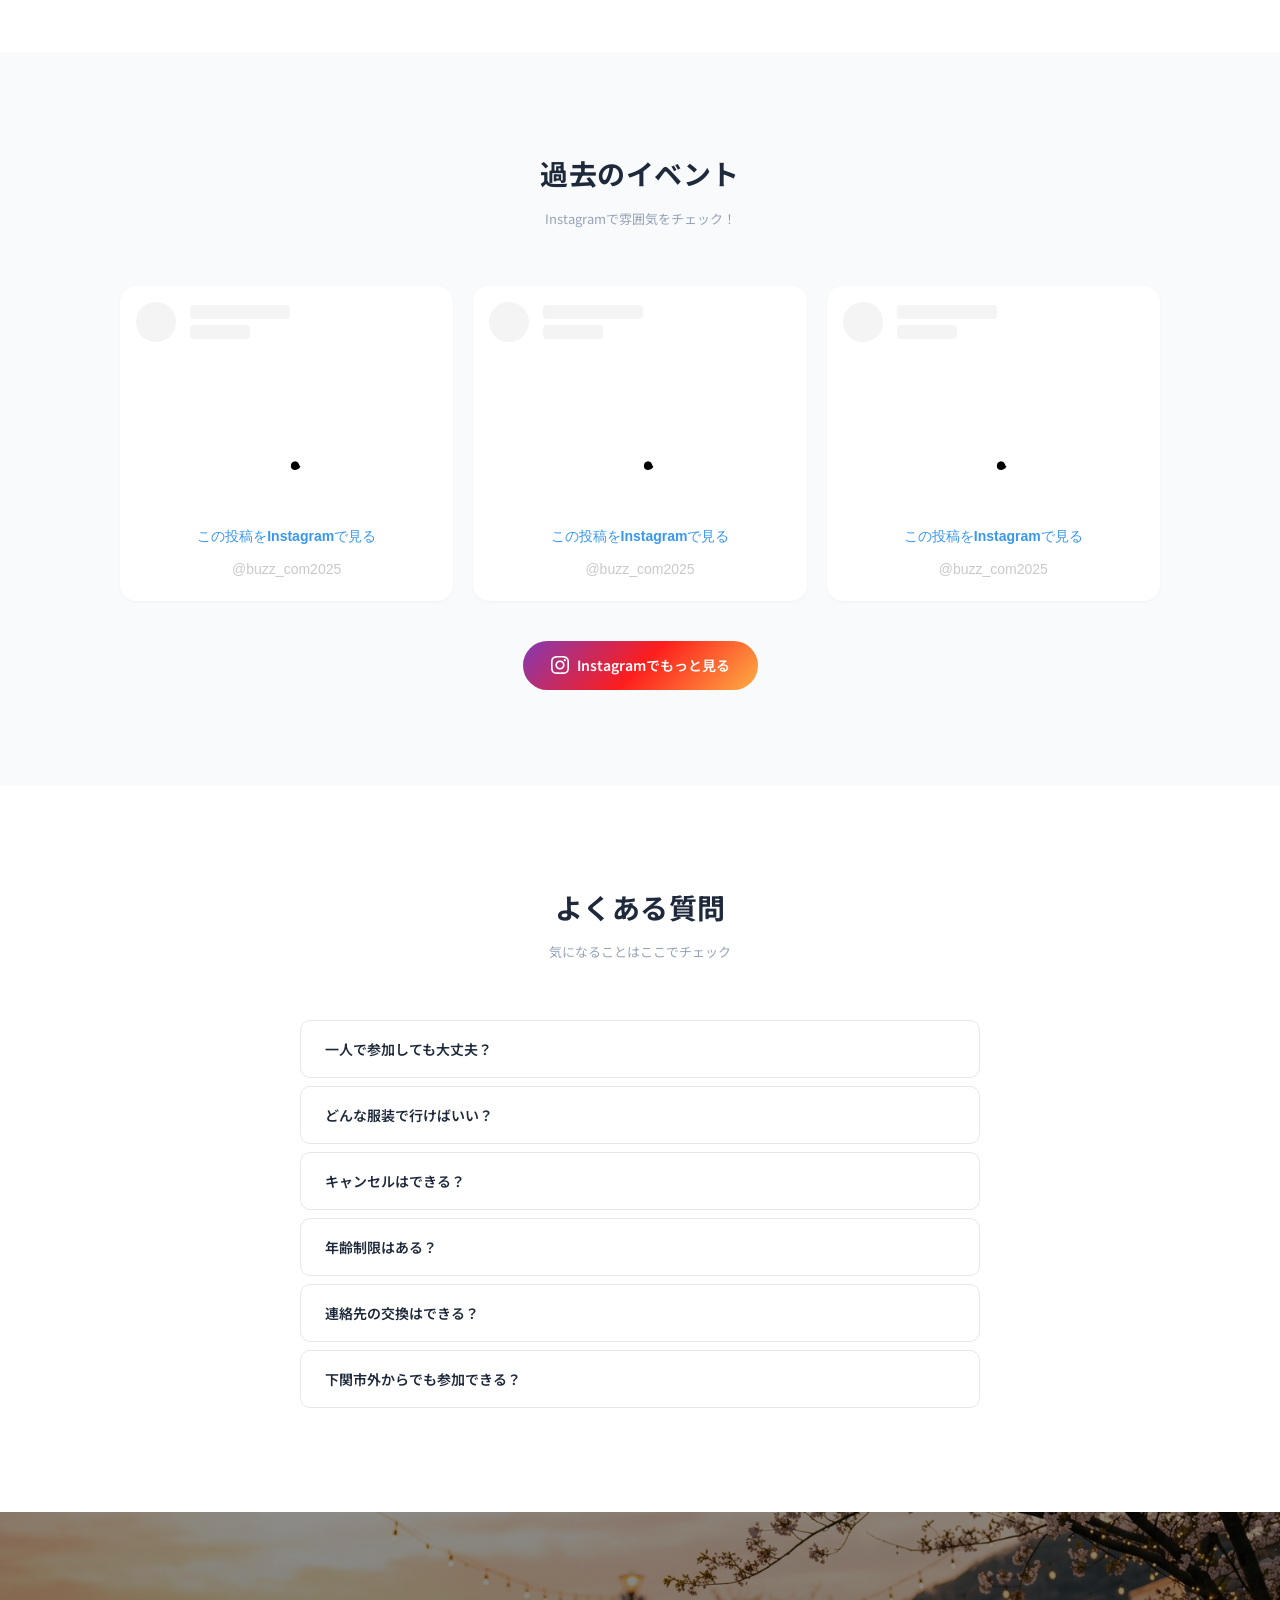
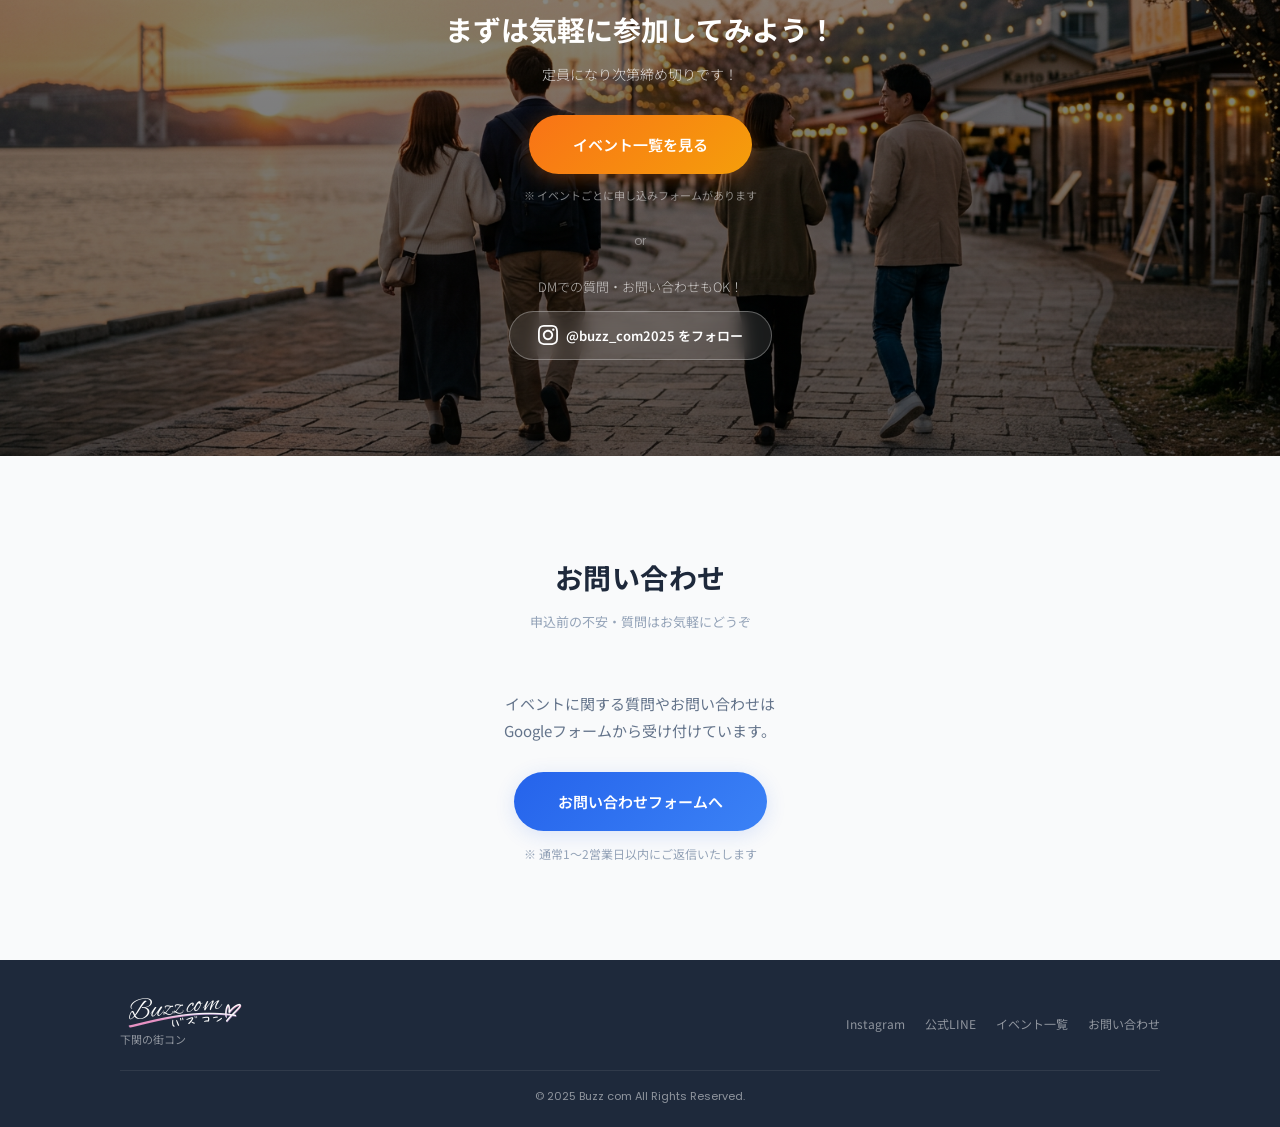
==== commit b2ac7fce: "7/4 ルネッサながと・6/27 タコパコンを削除、6/7 萩バスコンを日付順に修正、8/1〜8/9のイベント追加、トップページ文言刷新 Co-Authored-By: Claude Opus 4.8" ====
--- a/index.html
+++ b/index.html
@@ -3,16 +3,52 @@
 <head>
     <meta charset="UTF-8">
     <meta name="viewport" content="width=device-width, initial-scale=1.0">
-    <title>Buzz com - 下関の街コン｜出会いを楽しもう！</title>
-    <meta name="description" content="山口県下関市で開催する街コン「Buzz com」。初めてでも安心、気軽に参加できる出会いイベント！">
+    <meta name="google-site-verification" content="xQ4KZdPNANVgp19tju8WCgYkJkpKaBOytgmd1A_ap9Y" />
+    <title>バズコン(Buzz com) - 下関・山口の街コン・婚活・マチコン｜出会いを楽しもう！</title>
+    <meta name="description" content="山口県下関市で開催する街コン・婚活イベント「バズコン(Buzz com)」。マチコン下関をはじめ、婚活・恋活マッチングイベント、バスツアー婚活など多彩に開催中！初めてでも一人でも安心。20代〜50代まで幅広い世代が参加できます。">
+    <meta name="keywords" content="バズコン,Buzz com,マチコン,マチコン下関,街コン,街コン下関,婚活,婚活下関,婚活山口,恋活,マッチングイベント,出会い,下関,山口県,バスコン,ボウリングコン">
+    <link rel="canonical" href="https://buzzcom.app/">
     <!-- OGP -->
-    <meta property="og:title" content="Buzz com - 下関の街コン｜出会いを楽しもう！">
-    <meta property="og:description" content="山口県下関市で開催するカジュアルな出会いイベント。初めてでも一人でも安心！">
-    <meta property="og:image" content="images/ogp.png">
+    <meta property="og:title" content="バズコン(Buzz com) - 下関・山口の街コン・婚活・マチコン">
+    <meta property="og:description" content="山口県下関市で開催する街コン・婚活イベント「バズコン」。マチコン下関をはじめ多彩なイベントを開催中！初めてでも一人でも安心！">
+    <meta property="og:image" content="https://buzzcom.app/images/ogp.png">
     <meta property="og:type" content="website">
+    <meta property="og:url" content="https://buzzcom.app/">
+    <meta property="og:site_name" content="バズコン(Buzz com)">
+    <meta property="og:locale" content="ja_JP">
     <meta name="twitter:card" content="summary_large_image">
-    <meta name="twitter:title" content="Buzz com - 下関の街コン">
-    <meta name="twitter:image" content="images/ogp.png">
+    <meta name="twitter:title" content="バズコン(Buzz com) - 下関・山口の街コン・婚活">
+    <meta name="twitter:description" content="山口県下関市で開催する街コン・婚活イベント。マチコン下関をはじめ多彩に開催中！">
+    <meta name="twitter:image" content="https://buzzcom.app/images/ogp.png">
+    <!-- 構造化データ(JSON-LD) -->
+    <script type="application/ld+json">
+    {
+        "@context": "https://schema.org",
+        "@type": "Organization",
+        "name": "バズコン(Buzz com)",
+        "alternateName": ["Buzz com", "バズコン", "マチコン下関"],
+        "url": "https://buzzcom.app",
+        "description": "山口県下関市で開催する街コン・婚活イベント。マチコン下関をはじめ、婚活・恋活マッチングイベント、バスツアー婚活など多彩に開催中。",
+        "address": {
+            "@type": "PostalAddress",
+            "addressLocality": "下関市",
+            "addressRegion": "山口県",
+            "addressCountry": "JP"
+        },
+        "sameAs": [
+            "https://www.instagram.com/buzz_com2025/"
+        ]
+    }
+    </script>
+    <script type="application/ld+json">
+    {
+        "@context": "https://schema.org",
+        "@type": "WebSite",
+        "name": "バズコン(Buzz com)",
+        "alternateName": "マチコン下関",
+        "url": "https://buzzcom.app"
+    }
+    </script>
     <link rel="preconnect" href="https://fonts.googleapis.com">
     <link rel="preconnect" href="https://fonts.gstatic.com" crossorigin>
     <link href="https://fonts.googleapis.com/css2?family=Noto+Sans+JP:wght@400;500;700;900&family=Poppins:wght@400;600;700;800&display=swap" rel="stylesheet">
@@ -45,27 +81,6 @@
         <div class="hero-content">
             <p class="hero-label">— 下関発 街コンイベント —</p>
             <h1 class="hero-title"><span class="hero-title-accent">恋、</span>始めませんか？</h1>
-            <p class="hero-desc">下関のいいお店で、いい出会いを。</p>
-
-            <!-- 不安解消ピル -->
-            <div class="hero-reassurance">
-                <span class="reassurance-pill">
-                    <svg width="16" height="16" viewBox="0 0 24 24" fill="none" stroke="currentColor" stroke-width="2.5" stroke-linecap="round"><path d="M20 6L9 17l-5-5"/></svg>
-                    一人参加OK
-                </span>
-                <span class="reassurance-pill">
-                    <svg width="16" height="16" viewBox="0 0 24 24" fill="none" stroke="currentColor" stroke-width="2.5" stroke-linecap="round"><path d="M20 6L9 17l-5-5"/></svg>
-                    服装自由
-                </span>
-                <span class="reassurance-pill">
-                    <svg width="16" height="16" viewBox="0 0 24 24" fill="none" stroke="currentColor" stroke-width="2.5" stroke-linecap="round"><path d="M20 6L9 17l-5-5"/></svg>
-                    4日前までキャンセルOK
-                </span>
-                <span class="reassurance-pill">
-                    <svg width="16" height="16" viewBox="0 0 24 24" fill="none" stroke="currentColor" stroke-width="2.5" stroke-linecap="round"><path d="M20 6L9 17l-5-5"/></svg>
-                    男女比調整あり
-                </span>
-            </div>
 
             <div class="hero-buttons">
                 <a href="events.html" class="btn btn-primary btn-large">イベント情報一覧</a>
@@ -91,46 +106,35 @@
         <div class="container">
             <div class="section-header">
                 <h2 class="section-title">Buzz comって？</h2>
-                <p class="section-sub">下関で一番カジュアルな出会いの場</p>
             </div>
             <div class="about-grid">
                 <div class="about-card">
                     <div class="about-icon">
                         <svg viewBox="0 0 48 48" width="48" height="48"><circle cx="24" cy="24" r="22" fill="none" stroke="currentColor" stroke-width="2"/><path d="M24 14v10l7 7" stroke="currentColor" stroke-width="2" stroke-linecap="round"/></svg>
                     </div>
-                    <h3>気軽に参加OK</h3>
-                    <p>堅苦しいのは一切ナシ！普段の自分で来てください。友達と来ても、一人で来ても大丈夫。</p>
+                    <h3>プライバシーに配慮</h3>
+                    <p>マッチングの結果は公式LINEで個別にお知らせ。イベント中に誰が誰を選んだか公表することは一切ありません。</p>
                 </div>
                 <div class="about-card">
                     <div class="about-icon">
                         <svg viewBox="0 0 48 48" width="48" height="48"><circle cx="24" cy="24" r="22" fill="none" stroke="currentColor" stroke-width="2"/><path d="M16 20c0-4.4 3.6-8 8-8s8 3.6 8 8c0 8-8 16-8 16s-8-8-8-16z" stroke="currentColor" stroke-width="2" fill="none"/></svg>
                     </div>
-                    <h3>下関を楽しむ</h3>
-                    <p>下関のいいお店を会場に、地元の美味しい料理とお酒を楽しみながらの出会い。</p>
+                    <h3>写真撮影は一切なし</h3>
+                    <p>イベント中の写真撮影やSNSへの掲載はありません。周りを気にせず、安心して会話と交流を楽しめます。</p>
                 </div>
                 <div class="about-card">
                     <div class="about-icon">
                         <svg viewBox="0 0 48 48" width="48" height="48"><circle cx="24" cy="24" r="22" fill="none" stroke="currentColor" stroke-width="2"/><circle cx="18" cy="20" r="4" stroke="currentColor" stroke-width="2" fill="none"/><circle cx="30" cy="20" r="4" stroke="currentColor" stroke-width="2" fill="none"/><path d="M14 32c0-4 4-6 10-6s10 2 10 6" stroke="currentColor" stroke-width="2" fill="none"/></svg>
                     </div>
-                    <h3>スタッフがサポート</h3>
-                    <p>話すのが苦手でも大丈夫。スタッフが会話のきっかけ作りをお手伝いします！</p>
+                    <h3>まずはお友達から</h3>
+                    <p>「まずはお友達から」がコンセプト。気軽に参加できる雰囲気で、無理なく自然に出会いのきっかけをつくれます。</p>
                 </div>
             </div>
             <div class="about-message">
-                <img src="images/about-photo.png" alt="Buzz comのイベント風景 - みんなで楽しく食事をしている様子" class="about-photo" loading="lazy">
-            </div>
-        </div>
-    </section>
-
-    <!-- 中間CTA① -->
-    <div class="mid-cta">
-        <div class="container">
-            <div class="mid-cta-inner">
-                <span class="mid-cta-text">どんなイベントがあるかチェック！</span>
-                <a href="events.html" class="btn btn-primary">イベント情報一覧</a>
-            </div>
-        </div>
-    </div>
+                <img src="images/about-photo.png" alt="Buzz comのイベント風景 - みんなで楽しく歓談している様子" class="about-photo" loading="lazy">
+            </div>
+        </div>
+    </section>
 
     <!-- イベント情報 -->
     <section class="section event" id="event">
@@ -156,30 +160,30 @@
         <div class="container">
             <div class="section-header">
                 <h2 class="section-title">参加の流れ</h2>
-                <p class="section-sub">かんたん3ステップ</p>
+                <p class="section-sub">お申し込みから参加までの流れ</p>
             </div>
             <div class="flow-steps-3">
                 <div class="flow-step-3">
                     <div class="flow-step-num">1</div>
                     <div class="flow-step-body">
                         <h3>フォームで申し込み</h3>
-                        <p>イベントを選んでフォームから申し込み。<br>確定連絡がDMまたはメールで届きます。</p>
+                        <p>参加したいイベントを選んで<br>フォームからお申し込みください。</p>
                     </div>
                 </div>
                 <div class="flow-step-line"></div>
                 <div class="flow-step-3">
                     <div class="flow-step-num">2</div>
                     <div class="flow-step-body">
-                        <h3>当日、参加費をお支払い</h3>
-                        <p>会場の受付で参加費を現金でお支払い。<br>あとは楽しむ準備OK！</p>
+                        <h3>抽選</h3>
+                        <p>開催5日前が抽選締め切り。<br>落選の方はキャンセル待ちです。<br>※落選の方にもご連絡します。</p>
                     </div>
                 </div>
                 <div class="flow-step-line"></div>
                 <div class="flow-step-3">
                     <div class="flow-step-num">3</div>
                     <div class="flow-step-body">
-                        <h3>あとは楽しむだけ！</h3>
-                        <p>スタッフがサポートするので安心。</p>
+                        <h3>先着順</h3>
+                        <p>最終抽選〜開催日前日まで、<br>定員に達していない場合は<br>先着順でご参加いただけます。</p>
                     </div>
                 </div>
             </div>
@@ -197,9 +201,9 @@
             <div class="insta-grid">
 
                 <div class="insta-embed-item">
-                    <blockquote class="instagram-media" data-instgrm-captioned data-instgrm-permalink="https://www.instagram.com/p/DUu5X1IEoo8/" data-instgrm-version="14" style="background:#FFF; border:0; border-radius:12px; box-shadow:0 0 1px 0 rgba(0,0,0,0.5),0 1px 10px 0 rgba(0,0,0,0.15); margin:0; max-width:540px; min-width:240px; padding:0; width:100%;">
+                    <blockquote class="instagram-media" data-instgrm-captioned data-instgrm-permalink="https://www.instagram.com/p/DZWUtiSSbe7/" data-instgrm-version="14" style="background:#FFF; border:0; border-radius:12px; box-shadow:0 0 1px 0 rgba(0,0,0,0.5),0 1px 10px 0 rgba(0,0,0,0.15); margin:0; max-width:540px; min-width:240px; padding:0; width:100%;">
                         <div style="padding:16px;">
-                            <a href="https://www.instagram.com/p/DUu5X1IEoo8/" style="background:#FFFFFF; line-height:0; padding:0; text-align:center; text-decoration:none; width:100%;" target="_blank">
+                            <a href="https://www.instagram.com/p/DZWUtiSSbe7/" style="background:#FFFFFF; line-height:0; padding:0; text-align:center; text-decoration:none; width:100%;" target="_blank">
                                 <div style="display:flex; flex-direction:row; align-items:center;">
                                     <div style="background-color:#F4F4F4; border-radius:50%; flex-grow:0; height:40px; margin-right:14px; width:40px;"></div>
                                     <div style="display:flex; flex-direction:column; flex-grow:1; justify-content:center;">
@@ -223,9 +227,9 @@
                 </div>
 
                 <div class="insta-embed-item">
-                    <blockquote class="instagram-media" data-instgrm-captioned data-instgrm-permalink="https://www.instagram.com/p/DVa15bwkpzt/" data-instgrm-version="14" style="background:#FFF; border:0; border-radius:12px; box-shadow:0 0 1px 0 rgba(0,0,0,0.5),0 1px 10px 0 rgba(0,0,0,0.15); margin:0; max-width:540px; min-width:240px; padding:0; width:100%;">
+                    <blockquote class="instagram-media" data-instgrm-captioned data-instgrm-permalink="https://www.instagram.com/p/DZB08-USeSX/" data-instgrm-version="14" style="background:#FFF; border:0; border-radius:12px; box-shadow:0 0 1px 0 rgba(0,0,0,0.5),0 1px 10px 0 rgba(0,0,0,0.15); margin:0; max-width:540px; min-width:240px; padding:0; width:100%;">
                         <div style="padding:16px;">
-                            <a href="https://www.instagram.com/p/DVa15bwkpzt/" style="background:#FFFFFF; line-height:0; padding:0; text-align:center; text-decoration:none; width:100%;" target="_blank">
+                            <a href="https://www.instagram.com/p/DZB08-USeSX/" style="background:#FFFFFF; line-height:0; padding:0; text-align:center; text-decoration:none; width:100%;" target="_blank">
                                 <div style="display:flex; flex-direction:row; align-items:center;">
                                     <div style="background-color:#F4F4F4; border-radius:50%; flex-grow:0; height:40px; margin-right:14px; width:40px;"></div>
                                     <div style="display:flex; flex-direction:column; flex-grow:1; justify-content:center;">
@@ -249,9 +253,9 @@
                 </div>
 
                 <div class="insta-embed-item">
-                    <blockquote class="instagram-media" data-instgrm-captioned data-instgrm-permalink="https://www.instagram.com/p/DVa5ERYEugW/" data-instgrm-version="14" style="background:#FFF; border:0; border-radius:12px; box-shadow:0 0 1px 0 rgba(0,0,0,0.5),0 1px 10px 0 rgba(0,0,0,0.15); margin:0; max-width:540px; min-width:240px; padding:0; width:100%;">
+                    <blockquote class="instagram-media" data-instgrm-captioned data-instgrm-permalink="https://www.instagram.com/reel/DWyARfekosX/" data-instgrm-version="14" style="background:#FFF; border:0; border-radius:12px; box-shadow:0 0 1px 0 rgba(0,0,0,0.5),0 1px 10px 0 rgba(0,0,0,0.15); margin:0; max-width:540px; min-width:240px; padding:0; width:100%;">
                         <div style="padding:16px;">
-                            <a href="https://www.instagram.com/p/DVa5ERYEugW/" style="background:#FFFFFF; line-height:0; padding:0; text-align:center; text-decoration:none; width:100%;" target="_blank">
+                            <a href="https://www.instagram.com/reel/DWyARfekosX/" style="background:#FFFFFF; line-height:0; padding:0; text-align:center; text-decoration:none; width:100%;" target="_blank">
                                 <div style="display:flex; flex-direction:row; align-items:center;">
                                     <div style="background-color:#F4F4F4; border-radius:50%; flex-grow:0; height:40px; margin-right:14px; width:40px;"></div>
                                     <div style="display:flex; flex-direction:column; flex-grow:1; justify-content:center;">
@@ -317,7 +321,7 @@
                         <span class="faq-icon"></span>
                     </button>
                     <div class="faq-answer">
-                        <p>開催日の4日前までならキャンセルOKです。それ以降はキャンセル料がかかる場合があるので、お早めにご連絡ください。</p>
+                        <p>開催日の6日前までならキャンセルOKです。それ以降はキャンセル料がかかる場合があるので、お早めにご連絡ください。</p>
                     </div>
                 </div>
                 <div class="faq-item">
--- a/style.css
+++ b/style.css
@@ -1093,9 +1093,18 @@
         background: var(--color-text);
     }
 
-    .hero { padding: 100px 20px 120px; }
-
-    .hero-reassurance { gap: 12px; }
+    /* スマホ：文字とボタンを上寄せにして、背景のカップル画像を見せる構図に */
+    .hero {
+        min-height: 86vh;
+        align-items: flex-start;
+        padding: 120px 20px 90px;
+        background-position: center 62%;
+    }
+    /* スマホはオーバーレイを軽く（下にいくほど薄く）して背景の二人を見せる */
+    .hero::before {
+        background: linear-gradient(to bottom, rgba(0,0,0,0.45) 0%, rgba(0,0,0,0.28) 38%, rgba(0,0,0,0.08) 100%);
+    }
+    .hero-title { margin-bottom: 28px; }
 
     .section { padding: 64px 0; }
     .section-header { margin-bottom: 36px; }
